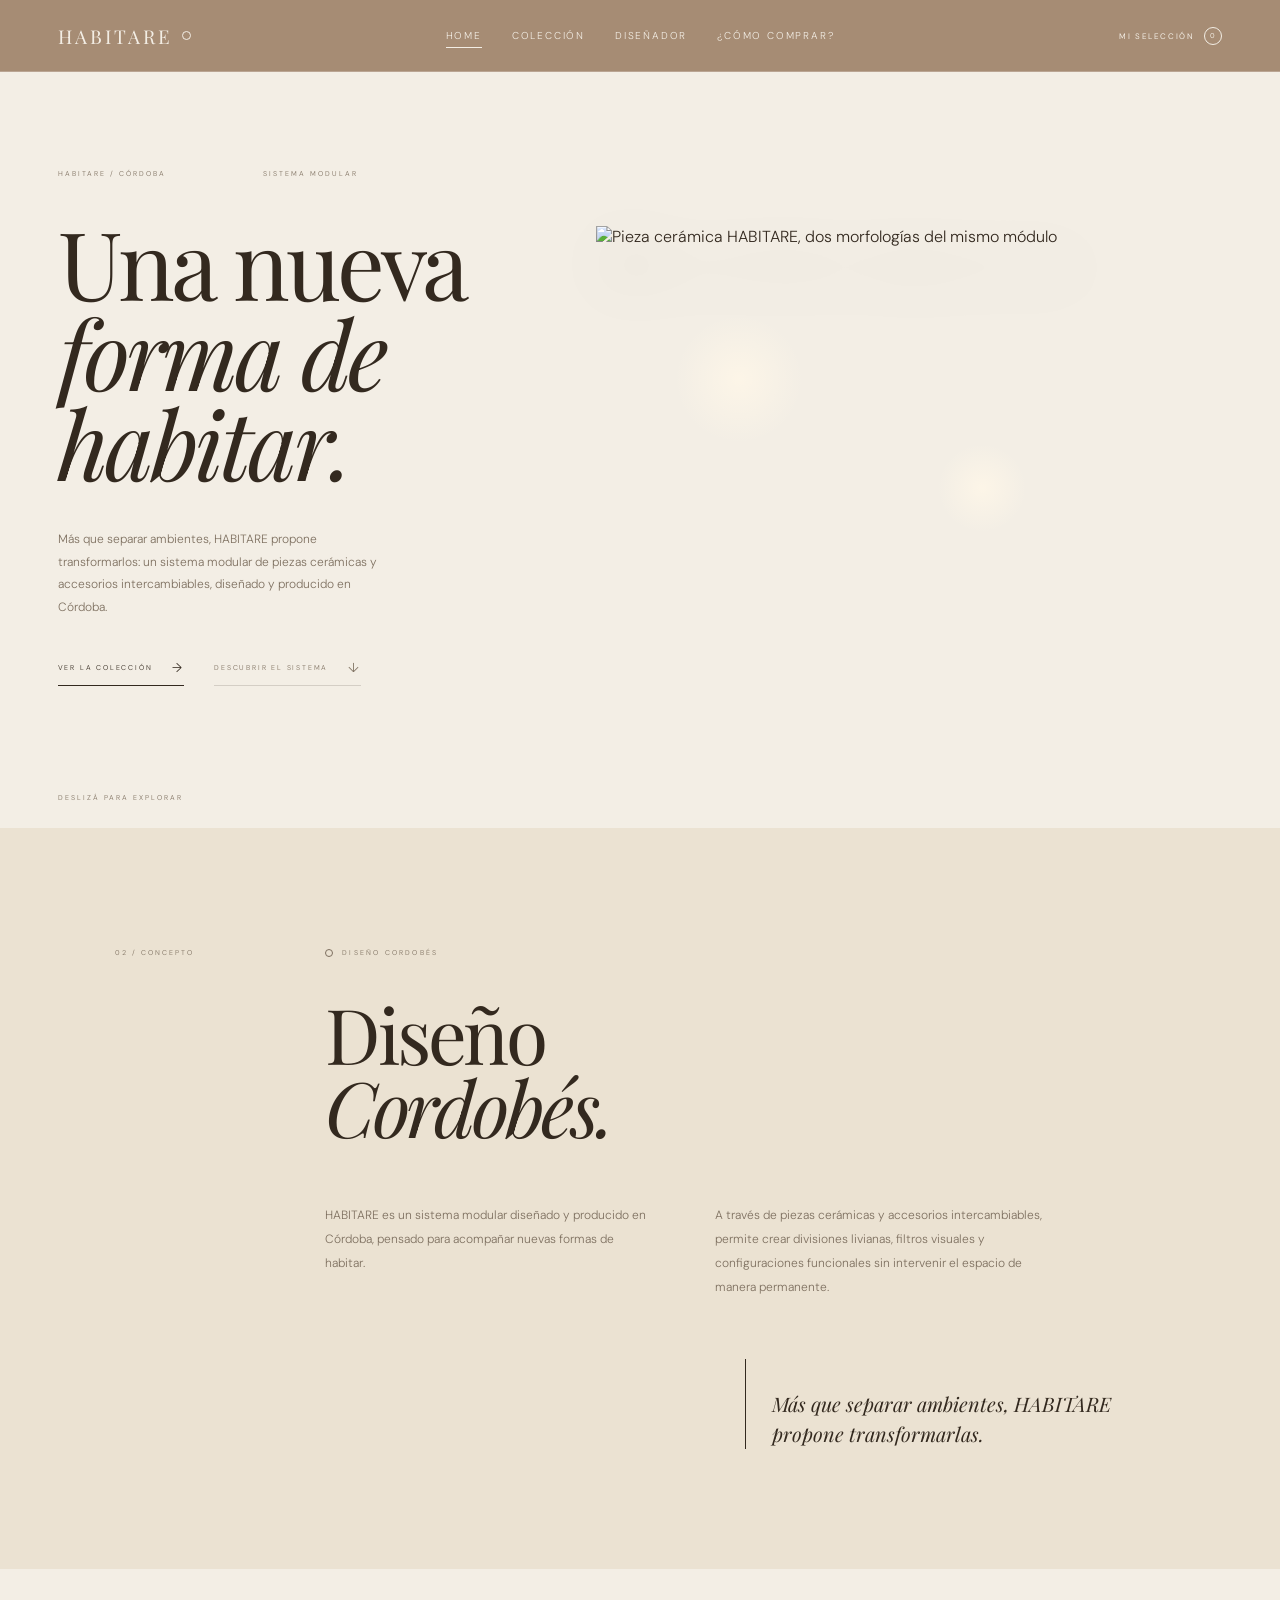
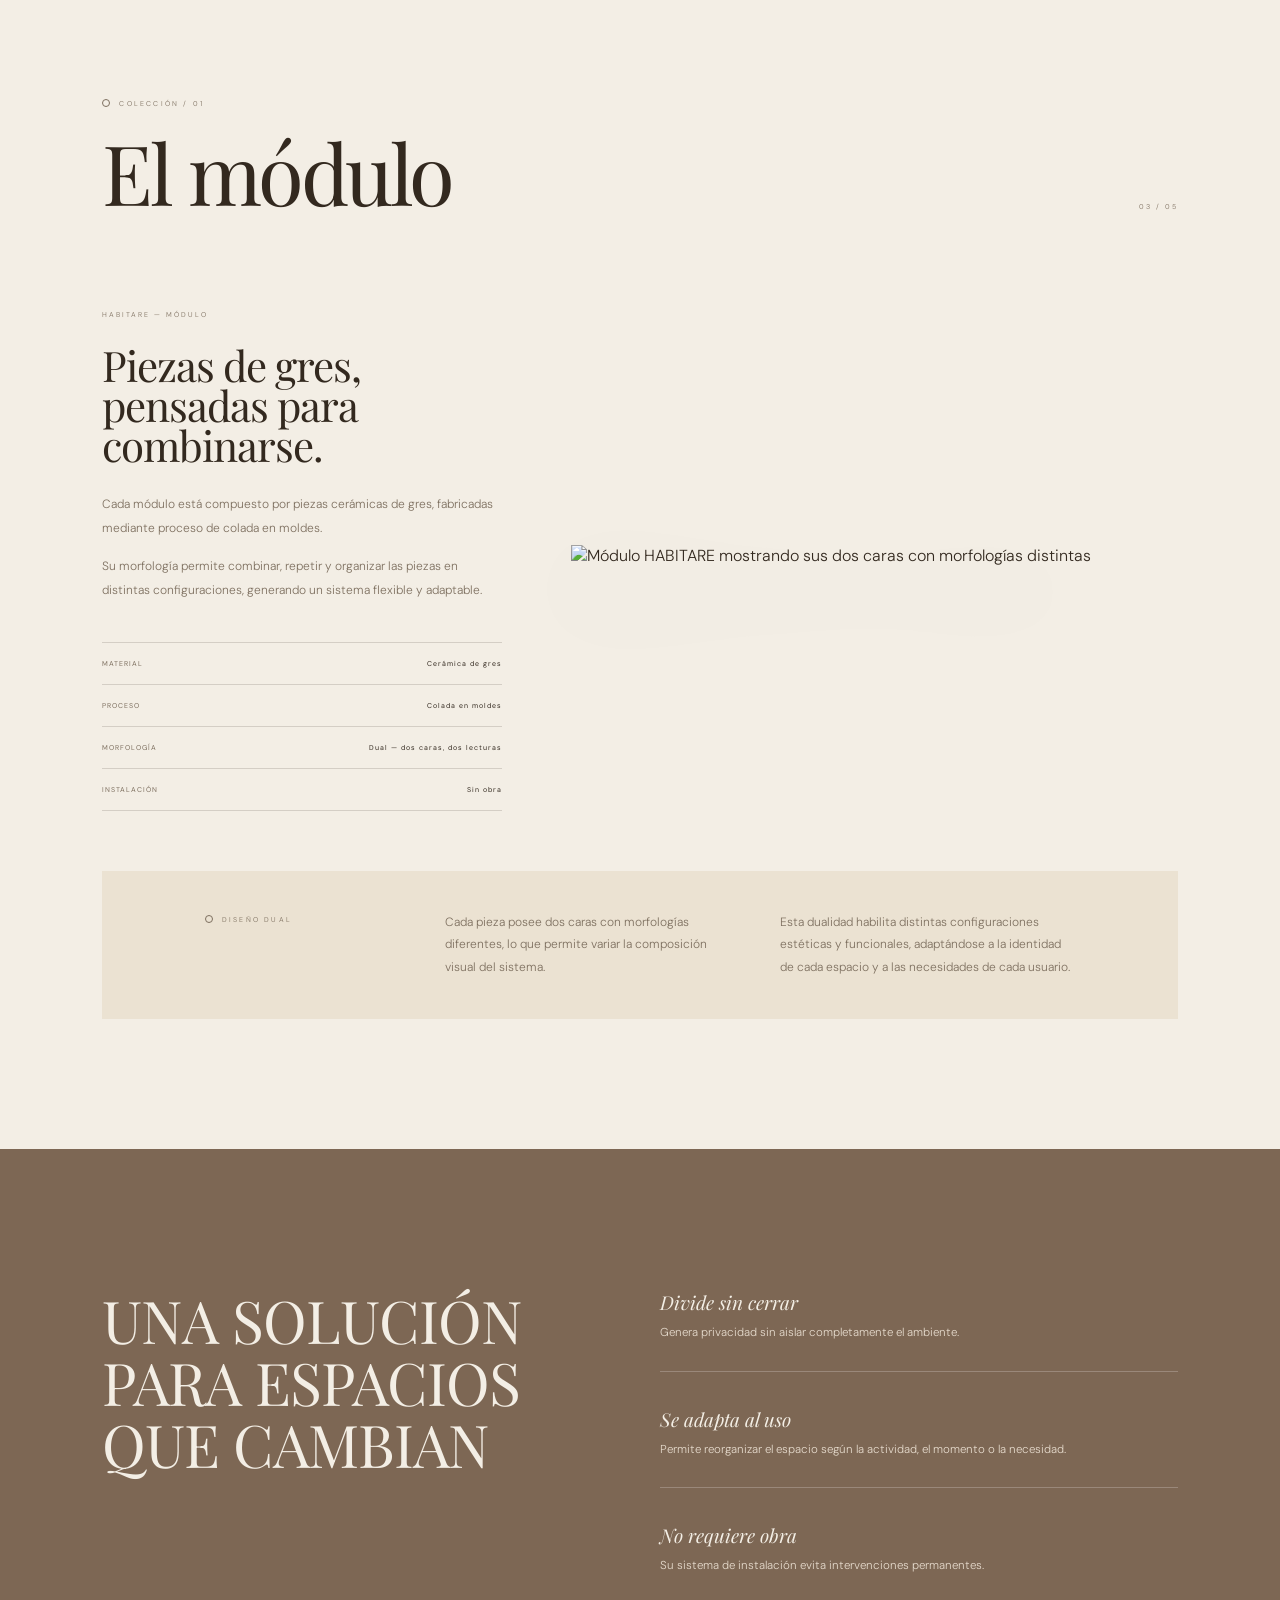
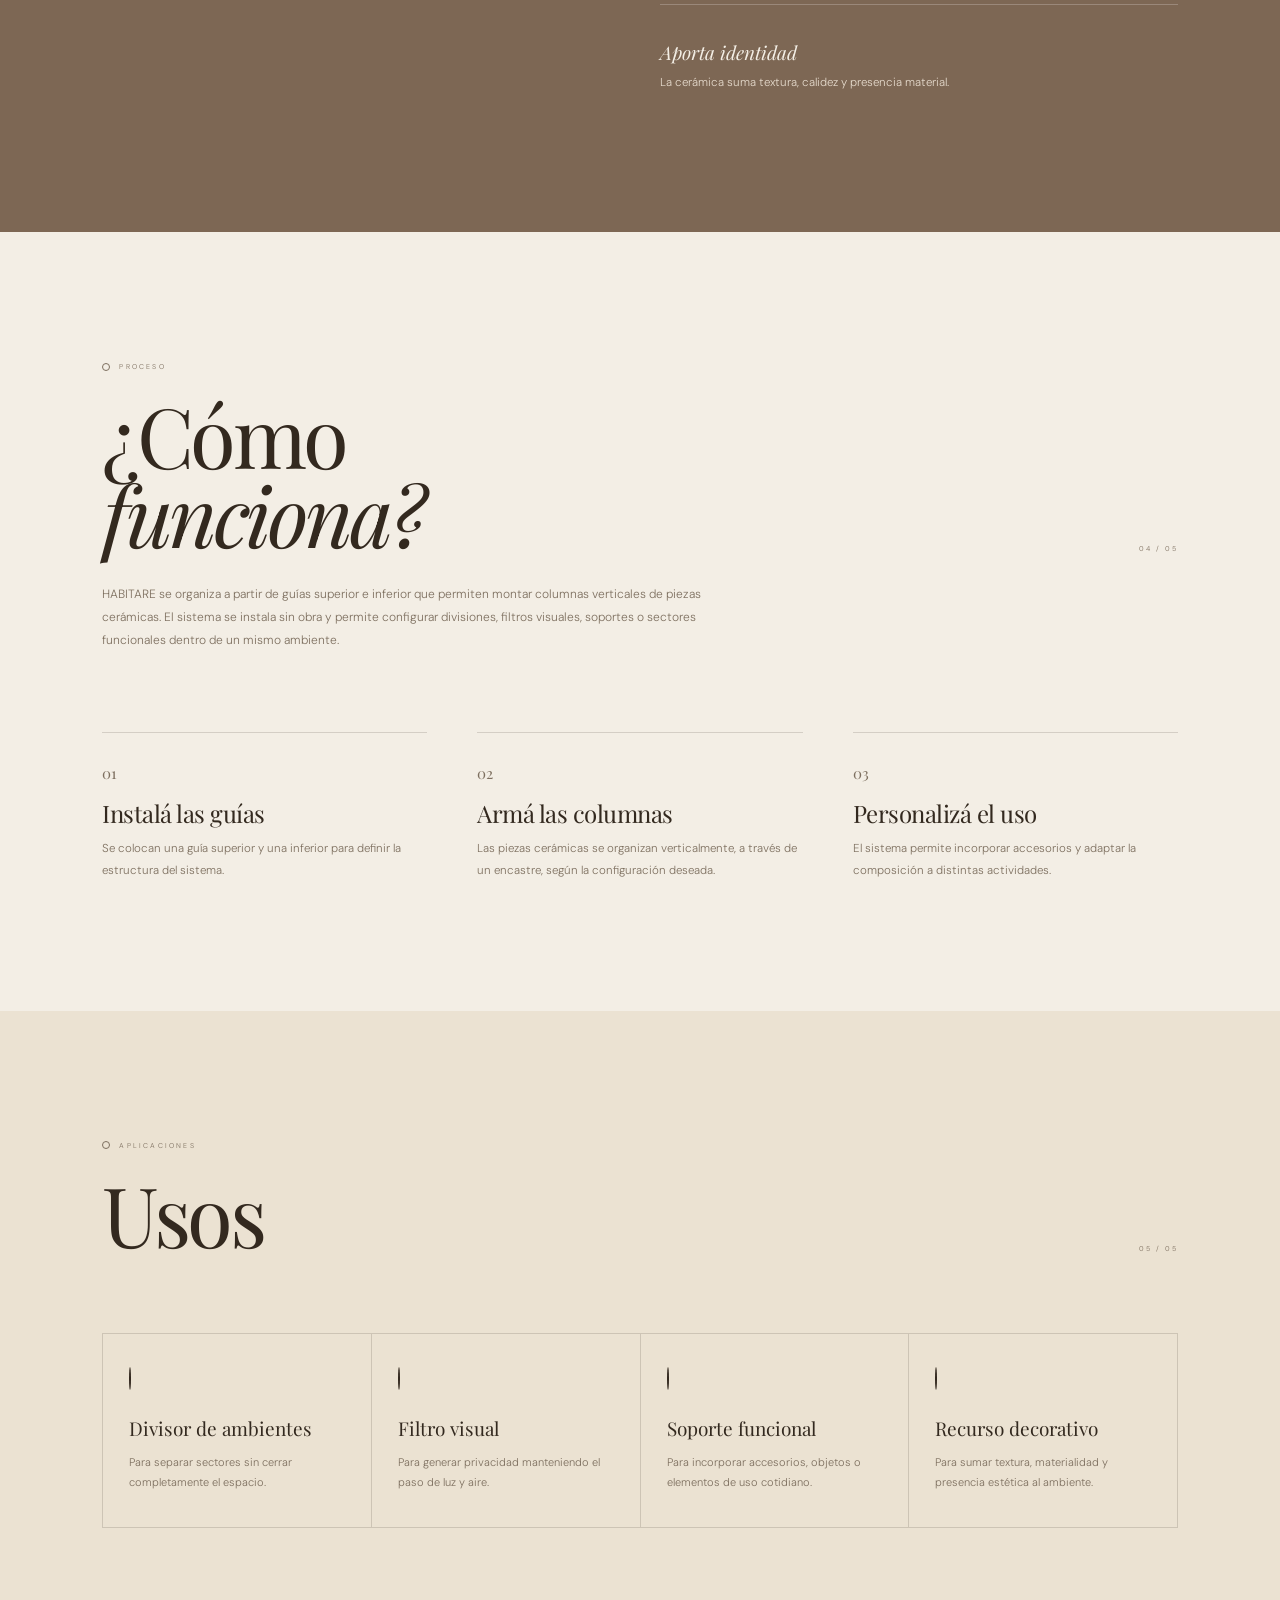
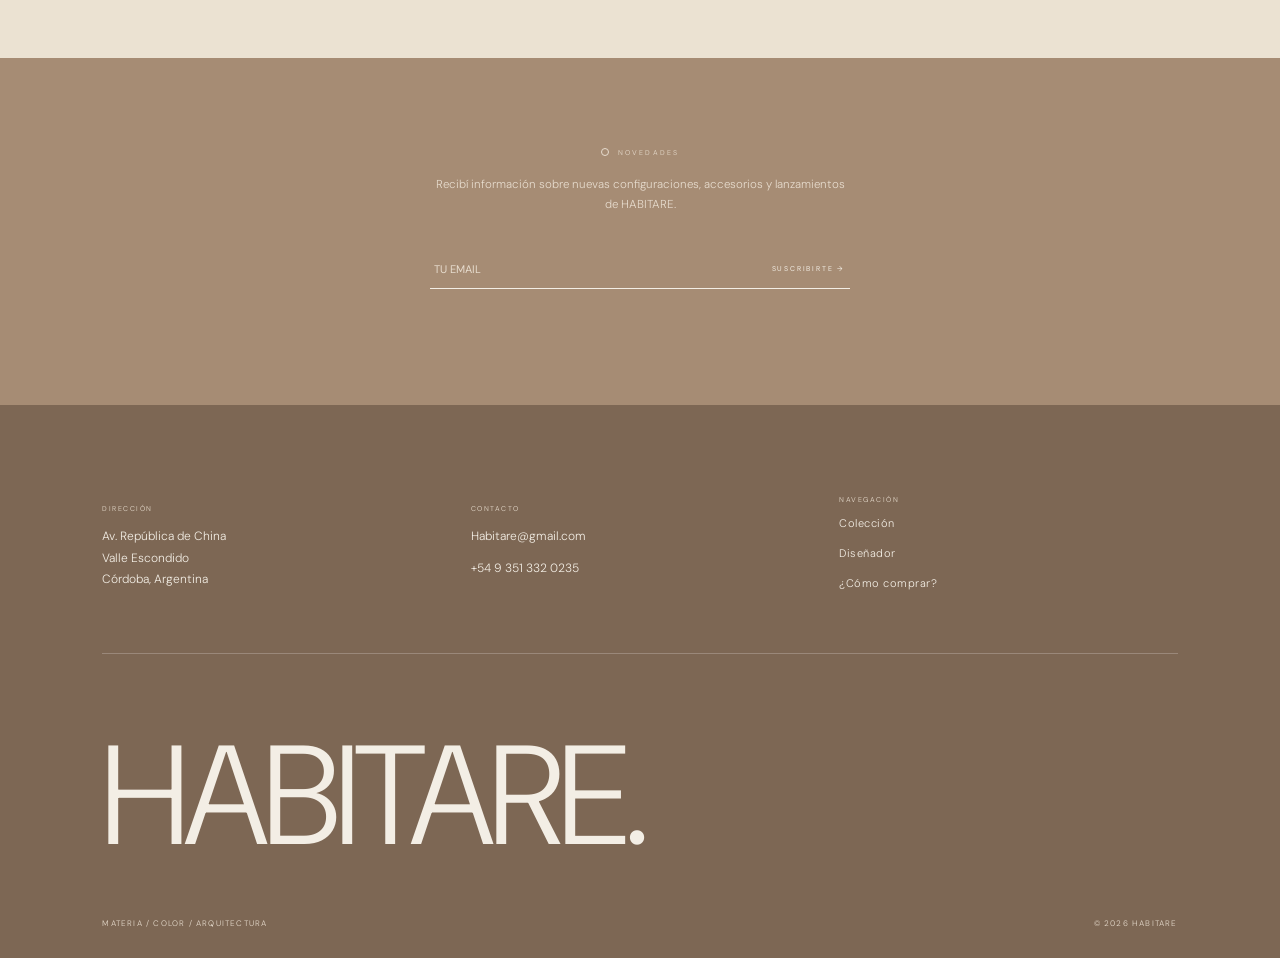
==== index.html @ 2f74a510 "Publicar sitio HABITARE" ====
<!DOCTYPE html>
<html lang="es">

<head>
    <meta charset="UTF-8">
    <meta name="viewport" content="width=device-width, initial-scale=1.0">
    <meta name="description" content="HABITARE es un sistema modular de piezas cerámicas diseñado y producido en Córdoba, para dividir y transformar espacios sin obra.">

    <title>HABITARE — Sistema modular cerámico</title>

    <link rel="preconnect" href="https://fonts.googleapis.com">
    <link rel="preconnect" href="https://fonts.gstatic.com" crossorigin>
    <link href="https://fonts.googleapis.com/css2?family=DM+Sans:wght@300;400;500&family=Playfair+Display:ital,wght@0,400;1,400&display=swap" rel="stylesheet">

    <link rel="stylesheet" href="style.css">
</head>

<body>

<header class="header">

    <a href="index.html" class="logo">
        <span class="logo-word">HABITARE</span>
        <span class="logo-ring"></span>
    </a>

    <nav>
        <a href="index.html" aria-current="page">Home</a>
        <a href="coleccion.html">Colección</a>
        <a href="disenador.html">Diseñador</a>
        <a href="como-comprar.html">¿Cómo comprar?</a>
    </nav>

    <div class="header-right">
        <button class="open-selection">
            Mi selección
            <span class="selection-number">0</span>
        </button>
        <button class="menu-toggle" aria-label="Abrir menú"><span></span></button>
    </div>

</header>

<nav class="mobile-nav">
    <a href="index.html">Home</a>
    <a href="coleccion.html">Colección</a>
    <a href="disenador.html">Diseñador</a>
    <a href="como-comprar.html">¿Cómo comprar?</a>
</nav>

<!-- SELECCIÓN -->
<div class="selection-backdrop"></div>

<aside class="selection-panel">
    <div class="selection-top">
        <div>
            <small>HABITARE</small>
            <h2>Mi selección</h2>
        </div>
        <button class="close-selection" aria-label="Cerrar">×</button>
    </div>

    <div class="selection-content"></div>

    <div class="selection-empty">
        <h3>Todavía no armaste tu selección</h3>
        <p>Recorré la colección y sumá las piezas que más te gusten para pedir tu cotización.</p>
    </div>

    <div class="selection-bottom">
        <div class="selection-count-line"></div>
        <p>Con tu selección armada, coordinamos cantidades, configuración y tiempos de producción a medida.</p>
        <a class="quote-btn whatsapp" target="_blank" rel="noopener">SOLICITAR POR WHATSAPP →</a>
        <a class="quote-btn email">ENVIAR POR EMAIL →</a>
    </div>
</aside>


<main>

<!-- HERO -->
<section class="hero" id="inicio">

    <div class="hero-copy">

        <div class="hero-meta">
            <span>HABITARE / CÓRDOBA</span>
            <span>SISTEMA MODULAR</span>
        </div>

        <h1>
            Una nueva<br>
            <i>forma de habitar.</i>
        </h1>

        <p>
            Más que separar ambientes, HABITARE propone transformarlos:
            un sistema modular de piezas cerámicas y accesorios intercambiables,
            diseñado y producido en Córdoba.
        </p>

        <div class="hero-ctas">
            <a href="coleccion.html" class="btn-line">
                VER LA COLECCIÓN
                <span>→</span>
            </a>
            <a href="#concepto" class="btn-line quiet">
                DESCUBRIR EL SISTEMA
                <span>↓</span>
            </a>
        </div>

    </div>

    <div class="hero-visual">
        <div class="hero-glow hero-glow-1"></div>
        <div class="hero-glow hero-glow-2"></div>
        <div class="hero-object">
            <img src="assets/images/pieza-dual-natural.webp" alt="Pieza cerámica HABITARE, dos morfologías del mismo módulo" width="1037" height="404">
        </div>
    </div>

    <span class="hero-bottom">DESLIZÁ PARA EXPLORAR</span>

</section>


<!-- CONCEPTO -->
<section class="manifesto" id="concepto">

    <div class="side-label">02 / CONCEPTO</div>

    <div class="manifesto-inner">

        <span class="overline">DISEÑO CORDOBÉS</span>

        <h2>
            Diseño<br>
            <i>Cordobés.</i>
        </h2>

        <div class="manifesto-text">
            <p>
                HABITARE es un sistema modular diseñado y producido en Córdoba,
                pensado para acompañar nuevas formas de habitar.
            </p>
            <p>
                A través de piezas cerámicas y accesorios intercambiables, permite
                crear divisiones livianas, filtros visuales y configuraciones
                funcionales sin intervenir el espacio de manera permanente.
            </p>
        </div>

        <div class="pull-quote">
            <p>Más que separar ambientes, HABITARE propone transformarlas.</p>
        </div>

    </div>

</section>


<!-- MÓDULO -->
<section class="product" id="modulo">

    <div class="section-heading">
        <div>
            <span class="overline">COLECCIÓN / 01</span>
            <h2>El módulo</h2>
        </div>
        <span class="section-index">03 / 05</span>
    </div>

    <div class="product-grid">

        <div class="product-details">

            <span class="product-code">HABITARE — MÓDULO</span>

            <h3>Piezas de gres, pensadas para combinarse.</h3>

            <p>
                Cada módulo está compuesto por piezas cerámicas de gres, fabricadas
                mediante proceso de colada en moldes.
            </p>
            <p>
                Su morfología permite combinar, repetir y organizar las piezas en
                distintas configuraciones, generando un sistema flexible y adaptable.
            </p>

            <div class="specifications">
                <div><span>MATERIAL</span><strong>Cerámica de gres</strong></div>
                <div><span>PROCESO</span><strong>Colada en moldes</strong></div>
                <div><span>MORFOLOGÍA</span><strong>Dual — dos caras, dos lecturas</strong></div>
                <div><span>INSTALACIÓN</span><strong>Sin obra</strong></div>
            </div>

        </div>

        <div class="product-display">
            <img src="assets/images/pieza-dual-natural.webp" alt="Módulo HABITARE mostrando sus dos caras con morfologías distintas" loading="lazy">
        </div>

    </div>

    <div class="dual-box">
        <span class="overline">DISEÑO DUAL</span>
        <div class="dual-box-text">
            <p>
                Cada pieza posee dos caras con morfologías diferentes, lo que
                permite variar la composición visual del sistema.
            </p>
            <p>
                Esta dualidad habilita distintas configuraciones estéticas y
                funcionales, adaptándose a la identidad de cada espacio y a las
                necesidades de cada usuario.
            </p>
        </div>
    </div>

</section>


<!-- STATEMENT -->
<section class="statement">

    <h2>Una solución<br>para espacios<br>que cambian</h2>

    <div class="statement-list">

        <div class="statement-item">
            <h4>Divide sin cerrar</h4>
            <p>Genera privacidad sin aislar completamente el ambiente.</p>
        </div>

        <div class="statement-item">
            <h4>Se adapta al uso</h4>
            <p>Permite reorganizar el espacio según la actividad, el momento o la necesidad.</p>
        </div>

        <div class="statement-item">
            <h4>No requiere obra</h4>
            <p>Su sistema de instalación evita intervenciones permanentes.</p>
        </div>

        <div class="statement-item">
            <h4>Aporta identidad</h4>
            <p>La cerámica suma textura, calidez y presencia material.</p>
        </div>

    </div>

</section>


<!-- CÓMO FUNCIONA -->
<section class="proceso" id="como-funciona">

    <div class="section-heading">
        <div>
            <span class="overline">PROCESO</span>
            <h2>¿Cómo<br><i>funciona?</i></h2>
        </div>
        <span class="section-index">04 / 05</span>
    </div>

    <p class="proceso-intro">
        HABITARE se organiza a partir de guías superior e inferior que permiten
        montar columnas verticales de piezas cerámicas. El sistema se instala sin
        obra y permite configurar divisiones, filtros visuales, soportes o
        sectores funcionales dentro de un mismo ambiente.
    </p>

    <div class="steps">

        <div class="step">
            <span class="step-number">01</span>
            <h3>Instalá las guías</h3>
            <p>Se colocan una guía superior y una inferior para definir la estructura del sistema.</p>
        </div>

        <div class="step">
            <span class="step-number">02</span>
            <h3>Armá las columnas</h3>
            <p>Las piezas cerámicas se organizan verticalmente, a través de un encastre, según la configuración deseada.</p>
        </div>

        <div class="step">
            <span class="step-number">03</span>
            <h3>Personalizá el uso</h3>
            <p>El sistema permite incorporar accesorios y adaptar la composición a distintas actividades.</p>
        </div>

    </div>

</section>


<!-- USOS -->
<section class="usos" id="usos">

    <div class="section-heading">
        <div>
            <span class="overline">APLICACIONES</span>
            <h2>Usos</h2>
        </div>
        <span class="section-index">05 / 05</span>
    </div>

    <div class="usos-grid">

        <div class="uso-card">
            <span class="ring"></span>
            <h4>Divisor de ambientes</h4>
            <p>Para separar sectores sin cerrar completamente el espacio.</p>
        </div>

        <div class="uso-card">
            <span class="ring"></span>
            <h4>Filtro visual</h4>
            <p>Para generar privacidad manteniendo el paso de luz y aire.</p>
        </div>

        <div class="uso-card">
            <span class="ring"></span>
            <h4>Soporte funcional</h4>
            <p>Para incorporar accesorios, objetos o elementos de uso cotidiano.</p>
        </div>

        <div class="uso-card">
            <span class="ring"></span>
            <h4>Recurso decorativo</h4>
            <p>Para sumar textura, materialidad y presencia estética al ambiente.</p>
        </div>

    </div>

</section>


<!-- NEWSLETTER -->
<section class="newsletter">

    <span class="overline on-taupe">NOVEDADES</span>

    <p>Recibí información sobre nuevas configuraciones, accesorios y lanzamientos de HABITARE.</p>

    <form class="newsletter-form">
        <input type="email" placeholder="TU EMAIL" required>
        <button type="submit">SUSCRIBIRTE →</button>
    </form>

    <span class="newsletter-note"></span>

</section>

</main>


<!-- FOOTER -->
<footer class="site-footer">

    <div class="footer-top">

        <div class="footer-col">
            <span>DIRECCIÓN</span>
            <p>Av. República de China<br>Valle Escondido<br>Córdoba, Argentina</p>
        </div>

        <div class="footer-col">
            <span>CONTACTO</span>
            <a href="mailto:Habitare@gmail.com">Habitare@gmail.com</a>
            <a href="https://wa.me/5493513320235" target="_blank" rel="noopener">+54 9 351 332 0235</a>
        </div>

        <div class="footer-col footer-nav">
            <span>NAVEGACIÓN</span>
            <a href="coleccion.html">Colección</a>
            <a href="disenador.html">Diseñador</a>
            <a href="como-comprar.html">¿Cómo comprar?</a>
        </div>

    </div>

    <div class="footer-word">HABITARE.</div>

    <div class="footer-bottom">
        <span>MATERIA / COLOR / ARQUITECTURA</span>
        <span>© 2026 HABITARE</span>
    </div>

</footer>

<script src="script.js"></script>

</body>
</html>
---- style.css ----
* {
    margin: 0;
    padding: 0;
    box-sizing: border-box;
}

:root {

    /* ===== PALETA HABITARE ===== */
    --cream: #f3eee5;
    --cream-soft: #ebe2d2;

    --taupe: #a68c74;
    --taupe-deep: #7d6754;
    --taupe-pale: #d8c9b7;

    --ink: #33291f;
    --muted: #7d6f5f;
    --muted-on-taupe: #e7dcce;

    --line: rgba(51, 41, 31, .16);
    --line-on-taupe: rgba(255, 255, 255, .22);

    /* líneas de producto */
    --l-aqua: #9caea3;
    --l-ceniza: #47433d;
    --l-mostaza: #b6934f;
    --l-gres: #ab8b6c;
    --l-hueso: #e9e1d2;
    --l-terra: #5b4a37;
}

html {
    scroll-behavior: smooth;
}

@media (prefers-reduced-motion: reduce) {
    html {
        scroll-behavior: auto;
    }
    * {
        animation-duration: .01ms !important;
        animation-iteration-count: 1 !important;
        transition-duration: .01ms !important;
    }
}

body {
    background: var(--cream);
    color: var(--ink);
    font-family: "DM Sans", sans-serif;
    font-weight: 300;
    overflow-x: hidden;
}

a {
    color: inherit;
    text-decoration: none;
}

button {
    font-family: inherit;
    color: inherit;
    cursor: pointer;
}

img {
    max-width: 100%;
    display: block;
}

:focus-visible {
    outline: 2px solid var(--ink);
    outline-offset: 3px;
}

.overline {
    display: flex;
    align-items: center;
    gap: 9px;
    font-size: 7px;
    letter-spacing: 2.2px;
    color: var(--muted);
}

.overline::before {
    content: "";
    width: 6px;
    height: 6px;
    border-radius: 50%;
    border: 1px solid currentColor;
    flex-shrink: 0;
}

.overline.on-taupe {
    color: var(--muted-on-taupe);
}

h1, h2, h3 {
    font-family: "Playfair Display", serif;
    font-weight: 400;
    line-height: .95;
}

h2 {
    letter-spacing: -3.5px;
}

h1 i, h2 i, h3 i {
    font-style: italic;
}

.section-index {
    font-size: 7px;
    letter-spacing: 2px;
    color: var(--muted);
}

.section-heading {
    display: flex;
    align-items: end;
    justify-content: space-between;
    gap: 20px;
}

.section-heading h2 {
    margin-top: 24px;
    font-size: clamp(52px, 6.5vw, 92px);
}

/* =====================================
   HEADER
===================================== */

.header {
    position: fixed;
    z-index: 500;
    top: 0;
    left: 0;
    width: 100%;
    height: 72px;
    padding: 0 4.5vw;
    display: grid;
    grid-template-columns: 1fr auto 1fr;
    align-items: center;
    background: var(--taupe);
    color: var(--cream);
    border-bottom: 1px solid var(--line-on-taupe);
}

.logo {
    display: flex;
    align-items: center;
    gap: 9px;
    width: fit-content;
    justify-self: start;
}

.logo-word {
    font-family: "Playfair Display", serif;
    font-size: 19px;
    letter-spacing: 3px;
}

.logo-ring {
    width: 9px;
    height: 9px;
    border-radius: 50%;
    border: 1px solid var(--cream);
}

.header nav {
    display: flex;
    gap: 30px;
    justify-self: center;
}

.header nav a {
    position: relative;
    font-size: 10px;
    letter-spacing: 1.8px;
    text-transform: uppercase;
}

.header nav a::after {
    content: "";
    position: absolute;
    bottom: -6px;
    left: 0;
    width: 0;
    height: 1px;
    background: var(--cream);
    transition: width .3s ease;
}

.header nav a:hover::after,
.header nav a[aria-current="page"]::after {
    width: 100%;
}

.header-right {
    justify-self: end;
    display: flex;
    align-items: center;
    gap: 16px;
}

.open-selection {
    border: 0;
    background: transparent;
    display: flex;
    align-items: center;
    gap: 10px;
    font-size: 8px;
    letter-spacing: 1.6px;
    text-transform: uppercase;
}

.selection-number {
    width: 18px;
    height: 18px;
    display: grid;
    place-items: center;
    border: 1px solid var(--cream);
    border-radius: 50%;
    font-size: 7px;
}

.menu-toggle {
    display: none;
    border: 0;
    background: transparent;
    width: 22px;
    height: 15px;
    position: relative;
}

.menu-toggle span,
.menu-toggle span::before,
.menu-toggle span::after {
    content: "";
    position: absolute;
    left: 0;
    width: 100%;
    height: 1px;
    background: var(--cream);
    transition: transform .3s ease, opacity .3s ease;
}

.menu-toggle span {
    top: 7px;
}

.menu-toggle span::before {
    top: -6px;
}

.menu-toggle span::after {
    top: 6px;
}

body.menu-open .menu-toggle span {
    background: transparent;
}

body.menu-open .menu-toggle span::before {
    transform: translateY(6px) rotate(45deg);
}

body.menu-open .menu-toggle span::after {
    transform: translateY(-6px) rotate(-45deg);
}

/* =====================================
   MOBILE NAV
===================================== */

.mobile-nav {
    position: fixed;
    z-index: 400;
    top: 72px;
    left: 0;
    width: 100%;
    max-height: 0;
    overflow: hidden;
    background: var(--taupe);
    transition: max-height .4s ease;
}

body.menu-open .mobile-nav {
    max-height: 340px;
}

.mobile-nav a {
    display: block;
    padding: 16px 6vw;
    border-top: 1px solid var(--line-on-taupe);
    font-size: 12px;
    letter-spacing: 1.5px;
    text-transform: uppercase;
    color: var(--cream);
}

/* =====================================
   HERO
===================================== */

.hero {
    min-height: 92vh;
    padding: 72px 4.5vw 45px;
    display: grid;
    grid-template-columns: 44% 56%;
    align-items: center;
    position: relative;
}

.hero-copy {
    max-width: 540px;
}

.hero-meta {
    width: 300px;
    display: flex;
    justify-content: space-between;
    font-size: 7px;
    letter-spacing: 2px;
    color: var(--muted);
}

.hero h1 {
    margin-top: 40px;
    font-size: clamp(56px, 7.4vw, 108px);
    letter-spacing: -4px;
}

.hero-copy > p {
    width: 340px;
    max-width: 100%;
    margin-top: 40px;
    font-size: 12px;
    line-height: 1.9;
    color: var(--muted);
}

.hero-ctas {
    display: flex;
    flex-wrap: wrap;
    gap: 30px;
    margin-top: 40px;
}

.btn-line {
    display: inline-flex;
    align-items: center;
    gap: 20px;
    padding-bottom: 9px;
    border-bottom: 1px solid var(--ink);
    font-size: 7px;
    letter-spacing: 1.8px;
    text-transform: uppercase;
}

.btn-line span {
    font-size: 13px;
}

.btn-line.quiet {
    border-bottom-color: var(--line);
    color: var(--muted);
}

.hero-visual {
    display: flex;
    align-items: center;
    justify-content: center;
    position: relative;
}

.hero-object {
    width: min(640px, 92%);
    position: relative;
    animation: heroFloat 8s ease-in-out infinite;
}

.hero-object img {
    width: 100%;
    filter: drop-shadow(20px 30px 30px rgba(35, 28, 20, .18));
}

.hero-glow {
    position: absolute;
    width: 130px;
    height: 130px;
    border-radius: 50%;
    background: radial-gradient(circle, rgba(255, 247, 232, .8) 0%, rgba(255, 247, 232, 0) 70%);
    animation: glowPulse 4s ease-in-out infinite;
    pointer-events: none;
}

.hero-glow-1 {
    top: 22%;
    left: 16%;
}

.hero-glow-2 {
    bottom: 24%;
    right: 30%;
    width: 90px;
    height: 90px;
    animation-delay: 1.4s;
}

@keyframes heroFloat {
    0%, 100% { transform: translateY(0); }
    50% { transform: translateY(-10px); }
}

@keyframes glowPulse {
    0%, 100% { opacity: .35; transform: scale(1); }
    50% { opacity: .8; transform: scale(1.15); }
}

.hero-bottom {
    position: absolute;
    left: 4.5vw;
    bottom: 26px;
    font-size: 7px;
    letter-spacing: 2px;
    color: var(--muted);
}

/* =====================================
   PAGE HERO (páginas internas)
===================================== */

.page-hero {
    min-height: 46vh;
    padding: 150px 4.5vw 60px;
    display: flex;
    flex-direction: column;
    justify-content: center;
}

.page-hero h1 {
    margin-top: 20px;
    font-size: clamp(48px, 7vw, 92px);
    letter-spacing: -3px;
}

.page-hero p {
    margin-top: 26px;
    max-width: 480px;
    font-size: 12px;
    line-height: 1.9;
    color: var(--muted);
}

/* =====================================
   CONCEPTO / MANIFIESTO
===================================== */

.manifesto {
    padding: 120px 9vw;
    display: grid;
    grid-template-columns: 150px 1fr;
    gap: 60px;
    background: var(--cream-soft);
}

.side-label {
    font-size: 7px;
    letter-spacing: 2px;
    color: var(--muted);
}

.manifesto-inner {
    max-width: 1040px;
}

.manifesto h2 {
    margin-top: 40px;
    font-size: clamp(46px, 6vw, 82px);
}

.manifesto-text {
    max-width: 720px;
    margin-top: 60px;
    display: grid;
    grid-template-columns: 1fr 1fr;
    gap: 60px;
}

.manifesto-text p {
    font-size: 12px;
    line-height: 2;
    color: var(--muted);
}

.pull-quote {
    max-width: 420px;
    margin-top: 60px;
    margin-left: auto;
    padding: 30px 0 0 26px;
    border-left: 1px solid var(--ink);
}

.pull-quote p {
    font-family: "Playfair Display", serif;
    font-style: italic;
    font-size: 20px;
    line-height: 1.5;
}

/* =====================================
   PRODUCTO / MODULO
===================================== */

.product {
    padding: 130px 8vw;
}

.product-grid {
    margin-top: 90px;
    display: grid;
    grid-template-columns: 38% 62%;
    align-items: center;
    gap: 40px;
}

.product-details {
    max-width: 400px;
}

.product-code {
    font-size: 7px;
    letter-spacing: 2px;
    color: var(--muted);
}

.product-details h3 {
    margin-top: 24px;
    font-size: 42px;
    letter-spacing: -1px;
}

.product-details > p {
    margin-top: 26px;
    font-size: 12px;
    line-height: 2;
    color: var(--muted);
}

.product-details > p + p {
    margin-top: 14px;
}

.specifications {
    margin-top: 40px;
    border-top: 1px solid var(--line);
}

.specifications div {
    min-height: 42px;
    display: flex;
    align-items: center;
    justify-content: space-between;
    gap: 20px;
    border-bottom: 1px solid var(--line);
}

.specifications span,
.specifications strong {
    font-size: 7px;
    letter-spacing: 1px;
    font-weight: 400;
}

.specifications span {
    color: var(--muted);
    flex-shrink: 0;
}

.specifications strong {
    text-align: right;
}

.product-display {
    display: flex;
    align-items: center;
    justify-content: center;
    position: relative;
    padding: 20px;
}

.product-display img {
    width: min(640px, 100%);
    filter: drop-shadow(0 35px 60px rgba(35, 28, 20, .16));
}

.dual-box {
    margin-top: 60px;
    padding: 40px 8vw;
    background: var(--cream-soft);
    display: grid;
    grid-template-columns: 200px 1fr;
    gap: 40px;
    align-items: start;
}

.dual-box .overline {
    margin-top: 4px;
}

.dual-box-text {
    display: grid;
    grid-template-columns: 1fr 1fr;
    gap: 40px;
}

.dual-box-text p {
    font-size: 12px;
    line-height: 1.9;
    color: var(--muted);
}

/* =====================================
   STATEMENT BAND
===================================== */

.statement {
    padding: 140px 8vw;
    background: var(--taupe-deep);
    color: var(--cream);
    display: grid;
    grid-template-columns: 1fr 1fr;
    gap: 40px;
}

.statement h2 {
    font-size: clamp(38px, 4.6vw, 60px);
    line-height: 1.05;
    letter-spacing: -1px;
    text-transform: uppercase;
}

.statement-list {
    align-self: center;
    display: flex;
    flex-direction: column;
    gap: 34px;
}

.statement-item {
    padding-bottom: 28px;
    border-bottom: 1px solid var(--line-on-taupe);
}

.statement-item:last-child {
    border-bottom: 0;
    padding-bottom: 0;
}

.statement-item h4 {
    font-family: "Playfair Display", serif;
    font-weight: 400;
    font-style: italic;
    font-size: 19px;
}

.statement-item p {
    margin-top: 8px;
    font-size: 11.5px;
    line-height: 1.7;
    color: var(--muted-on-taupe);
}

/* =====================================
   PROCESO (Cómo funciona / Cómo comprar)
===================================== */

.proceso {
    padding: 130px 8vw;
}

.proceso-intro {
    max-width: 620px;
    margin-top: 30px;
    font-size: 12px;
    line-height: 1.9;
    color: var(--muted);
}

.steps {
    margin-top: 80px;
    display: grid;
    grid-template-columns: repeat(3, 1fr);
    gap: 50px;
}

.step {
    position: relative;
    padding-top: 30px;
    border-top: 1px solid var(--line);
}

.step-number {
    font-family: "Playfair Display", serif;
    font-size: 15px;
    color: var(--muted);
}

.step h3 {
    margin-top: 18px;
    font-size: 24px;
    letter-spacing: -.5px;
}

.step p {
    margin-top: 14px;
    font-size: 11.5px;
    line-height: 1.85;
    color: var(--muted);
}

/* =====================================
   USOS
===================================== */

.usos {
    padding: 130px 8vw;
    background: var(--cream-soft);
}

.usos-grid {
    margin-top: 80px;
    display: grid;
    grid-template-columns: repeat(4, 1fr);
    border-top: 1px solid var(--line);
    border-left: 1px solid var(--line);
}

.uso-card {
    padding: 34px 26px;
    border-right: 1px solid var(--line);
    border-bottom: 1px solid var(--line);
}

.uso-card .ring {
    width: 16px;
    height: 16px;
    border-radius: 50%;
    border: 1px solid var(--ink);
}

.uso-card h4 {
    margin-top: 26px;
    font-family: "Playfair Display", serif;
    font-weight: 400;
    font-size: 19px;
}

.uso-card p {
    margin-top: 12px;
    font-size: 11px;
    line-height: 1.8;
    color: var(--muted);
}

/* =====================================
   NEWSLETTER
===================================== */

.newsletter {
    padding: 90px 8vw;
    background: var(--taupe);
    color: var(--cream);
    display: flex;
    flex-direction: column;
    align-items: center;
    text-align: center;
}

.newsletter p {
    margin-top: 18px;
    max-width: 420px;
    font-size: 11.5px;
    line-height: 1.8;
    color: var(--muted-on-taupe);
}

.newsletter-form {
    margin-top: 34px;
    display: flex;
    width: min(420px, 100%);
    border-bottom: 1px solid var(--cream);
}

.newsletter-form input {
    flex: 1;
    background: transparent;
    border: 0;
    padding: 12px 4px;
    color: var(--cream);
    font-size: 11px;
    font-family: inherit;
}

.newsletter-form input::placeholder {
    color: var(--muted-on-taupe);
}

.newsletter-form button {
    border: 0;
    background: transparent;
    padding: 0 6px;
    font-size: 7px;
    letter-spacing: 1.8px;
    color: var(--cream);
    white-space: nowrap;
}

.newsletter-note {
    margin-top: 14px;
    font-size: 9.5px;
    letter-spacing: .3px;
    color: var(--muted-on-taupe);
    min-height: 12px;
}

/* =====================================
   CONTACTO (Diseñador / Cómo comprar)
===================================== */

.contact-block {
    padding: 100px 8vw 130px;
    display: grid;
    grid-template-columns: 1fr 1fr;
    gap: 40px;
}

.contact-block h2 {
    font-size: clamp(36px, 4.4vw, 54px);
}

.contact-methods {
    display: flex;
    flex-direction: column;
    gap: 20px;
    align-self: end;
}

.contact-method {
    display: flex;
    justify-content: space-between;
    align-items: baseline;
    padding-bottom: 16px;
    border-bottom: 1px solid var(--line);
    font-size: 12px;
}

.contact-method span:first-child {
    font-size: 7px;
    letter-spacing: 1.5px;
    color: var(--muted);
}

.contact-method a {
    border-bottom: 1px solid transparent;
    transition: border-color .3s;
}

.contact-method a:hover {
    border-bottom-color: var(--ink);
}

/* =====================================
   PLACEHOLDER (Diseñador)
===================================== */

.placeholder-note {
    margin: 0 8vw 60px;
    padding: 18px 22px;
    border: 1px dashed var(--line);
    font-size: 10.5px;
    line-height: 1.8;
    color: var(--muted);
    max-width: 700px;
}

.bio-grid {
    padding: 0 8vw 130px;
    display: grid;
    grid-template-columns: 220px 1fr;
    gap: 60px;
}

.bio-grid h3 {
    font-size: 30px;
}

.bio-grid p {
    margin-top: 20px;
    font-size: 12px;
    line-height: 2;
    color: var(--muted);
    max-width: 620px;
}

.bio-facts {
    display: flex;
    flex-direction: column;
    gap: 24px;
}

.bio-facts div {
    border-top: 1px solid var(--line);
    padding-top: 10px;
}

.bio-facts span {
    display: block;
    font-size: 7px;
    letter-spacing: 1.5px;
    color: var(--muted);
}

.bio-facts strong {
    font-family: "Playfair Display", serif;
    font-weight: 400;
    font-size: 14px;
}

/* =====================================
   COLECCIÓN — LÍNEAS
===================================== */

.lineas {
    padding: 130px 8vw;
}

.lineas-grid {
    margin-top: 80px;
    display: grid;
    grid-template-columns: repeat(3, 1fr);
    gap: 1px;
    background: var(--line);
    border: 1px solid var(--line);
}

.linea-card {
    background: var(--cream);
    padding: 30px;
    display: flex;
    flex-direction: column;
}

.linea-top {
    display: flex;
    align-items: center;
    justify-content: space-between;
}

.linea-swatch {
    display: flex;
    align-items: center;
    gap: 10px;
}

.linea-dot {
    width: 15px;
    height: 15px;
    border-radius: 50%;
    background: var(--swatch);
    box-shadow: inset 0 0 0 1px rgba(0, 0, 0, .08);
}

.linea-name {
    font-family: "Playfair Display", serif;
    font-size: 15px;
}

.linea-index {
    font-size: 7px;
    letter-spacing: 1.5px;
    color: var(--muted);
}

.linea-figure {
    margin-top: 22px;
    height: 150px;
    display: flex;
    align-items: center;
    justify-content: center;
    position: relative;
}

.linea-figure img {
    max-height: 130px;
    width: auto;
    transition: transform .4s ease;
}

.linea-card:hover .linea-figure img {
    transform: translateY(-4px);
}

.linea-tagline {
    margin-top: 18px;
    font-size: 11px;
    line-height: 1.7;
    color: var(--muted);
    flex: 1;
}

.linea-buy {
    margin-top: 22px;
    display: flex;
    align-items: center;
    gap: 12px;
}

.linea-qty {
    display: flex;
    border: 1px solid var(--line);
}

.linea-qty button,
.linea-qty span {
    width: 26px;
    height: 26px;
    display: grid;
    place-items: center;
    background: transparent;
    border: 0;
    font-size: 9px;
}

.linea-add {
    flex: 1;
    height: 26px;
    border: 0;
    background: var(--ink);
    color: var(--cream);
    font-size: 7px;
    letter-spacing: 1.4px;
    text-transform: uppercase;
    transition: opacity .3s;
}

.linea-add:hover {
    opacity: .78;
}

.linea-add.added {
    background: var(--taupe-deep);
}

/* definición items */

.definiciones {
    margin-top: 90px;
    display: grid;
    grid-template-columns: repeat(3, 1fr);
    gap: 40px;
    padding-top: 34px;
    border-top: 1px solid var(--line);
}

.definicion h4 {
    font-family: "Playfair Display", serif;
    font-weight: 400;
    font-size: 17px;
}

.definicion p {
    margin-top: 12px;
    font-size: 11px;
    line-height: 1.8;
    color: var(--muted);
}

/* =====================================
   FOOTER
===================================== */

.site-footer {
    background: var(--taupe-deep);
    color: var(--cream);
    padding: 90px 8vw 30px;
}

.footer-top {
    display: grid;
    grid-template-columns: repeat(3, 1fr);
    gap: 30px;
    padding-bottom: 60px;
    border-bottom: 1px solid var(--line-on-taupe);
}

.footer-col span {
    font-size: 7px;
    letter-spacing: 1.5px;
    color: var(--muted-on-taupe);
}

.footer-col p,
.footer-col a {
    display: block;
    margin-top: 10px;
    font-size: 12px;
    line-height: 1.8;
}

.footer-nav {
    display: flex;
    flex-direction: column;
}

.footer-nav a {
    margin-top: 10px;
    font-size: 11px;
    letter-spacing: .5px;
}

.footer-word {
    margin-top: 50px;
    font-size: clamp(60px, 11vw, 150px);
    letter-spacing: -4px;
}

.footer-bottom {
    margin-top: 30px;
    display: flex;
    align-items: center;
    justify-content: space-between;
    font-size: 8px;
    letter-spacing: 1.2px;
    color: var(--muted-on-taupe);
}

/* =====================================
   SELECCIÓN (panel lateral)
===================================== */

.selection-backdrop {
    position: fixed;
    z-index: 900;
    inset: 0;
    background: rgba(30, 25, 20, .32);
    opacity: 0;
    pointer-events: none;
    transition: opacity .4s;
}

.selection-panel {
    position: fixed;
    z-index: 1000;
    top: 0;
    right: 0;
    width: min(440px, 100%);
    height: 100vh;
    padding: 36px;
    display: flex;
    flex-direction: column;
    background: var(--cream);
    transform: translateX(100%);
    transition: transform .45s cubic-bezier(.77, 0, .18, 1);
}

body.selection-open .selection-panel {
    transform: translateX(0);
}

body.selection-open .selection-backdrop {
    opacity: 1;
    pointer-events: auto;
}

.selection-top {
    display: flex;
    justify-content: space-between;
    padding-bottom: 22px;
    border-bottom: 1px solid var(--line);
}

.selection-top small {
    font-size: 6px;
    letter-spacing: 2px;
    color: var(--muted);
}

.selection-top h2 {
    margin-top: 8px;
    font-size: 34px;
}

.close-selection {
    border: 0;
    background: transparent;
    font-size: 24px;
    font-weight: 300;
    align-self: start;
}

.selection-content {
    flex: 1;
    overflow-y: auto;
}

.selection-empty {
    flex: 1;
    display: flex;
    flex-direction: column;
    align-items: center;
    justify-content: center;
    text-align: center;
    padding: 0 20px;
}

.selection-empty h3 {
    font-size: 22px;
}

.selection-empty p {
    margin-top: 8px;
    font-size: 10.5px;
    color: var(--muted);
    line-height: 1.7;
}

.selection-item {
    padding: 18px 0;
    display: grid;
    grid-template-columns: 56px 1fr auto;
    gap: 14px;
    align-items: center;
    border-bottom: 1px solid var(--line);
}

.selection-item-dot {
    width: 56px;
    height: 40px;
    border-radius: 4px;
    background: var(--swatch);
}

.selection-item h4 {
    font-family: "Playfair Display", serif;
    font-size: 14px;
    font-weight: 400;
}

.selection-item-controls {
    margin-top: 8px;
    display: flex;
    align-items: center;
    gap: 5px;
}

.selection-item-controls button {
    width: 19px;
    height: 19px;
    border: 1px solid var(--line);
    background: transparent;
    font-size: 9px;
}

.selection-remove {
    border: 0;
    background: transparent;
    font-size: 16px;
    color: var(--muted);
}

.selection-bottom {
    padding-top: 20px;
    border-top: 1px solid var(--line);
}

.selection-bottom p {
    font-size: 10px;
    line-height: 1.7;
    color: var(--muted);
}

.selection-count-line {
    display: flex;
    justify-content: space-between;
    margin-bottom: 16px;
    font-size: 7px;
    letter-spacing: 1.5px;
    color: var(--muted);
}

.quote-btn {
    width: 92%;
    height: 56px;
    margin-left: auto;
    margin-right: auto;
    border: 0;
    background: var(--ink);
    color: var(--cream);
    font-size: 8px;
    letter-spacing: 1.7px;
    text-transform: uppercase;
    margin-top: 10px;
    transition: opacity .3s;
}

.quote-btn:hover {
    opacity: .8;
}

.quote-btn.whatsapp {
    background: #3f5c4d;
}

/* =====================================
   RESPONSIVE
===================================== */

@media (max-width: 1000px) {

    .steps {
        grid-template-columns: 1fr;
        gap: 60px;
    }

    .usos-grid {
        grid-template-columns: repeat(2, 1fr);
    }

    .lineas-grid {
        grid-template-columns: repeat(2, 1fr);
    }

    .footer-top {
        grid-template-columns: 1fr 1fr;
    }
}

@media (max-width: 900px) {

    .header {
        grid-template-columns: 1fr auto;
    }

    .header nav {
        display: none;
    }

    .menu-toggle {
        display: block;
    }

    .hero {
        grid-template-columns: 1fr;
        padding-top: 120px;
        min-height: auto;
    }

    .hero-visual {
        margin-top: 60px;
    }

    .manifesto,
    .dual-box {
        grid-template-columns: 1fr;
    }

    .product-grid {
        grid-template-columns: 1fr;
    }

    .product-display {
        margin-top: 40px;
    }

    .statement {
        grid-template-columns: 1fr;
        gap: 50px;
    }

    .contact-block,
    .bio-grid {
        grid-template-columns: 1fr;
    }

    .contact-methods {
        align-self: start;
        margin-top: 30px;
    }
}

@media (max-width: 600px) {

    .header {
        height: 62px;
        padding: 0 6vw;
    }

    .mobile-nav {
        top: 62px;
    }

    .hero,
    .page-hero,
    .manifesto,
    .product,
    .proceso,
    .usos,
    .lineas,
    .newsletter,
    .contact-block,
    .bio-grid,
    .site-footer,
    .statement,
    .dual-box {
        padding-left: 6vw;
        padding-right: 6vw;
    }

    .hero {
        padding-top: 100px;
    }

    .hero h1 {
        letter-spacing: -2.5px;
    }

    .manifesto,
    .product,
    .proceso,
    .usos,
    .lineas {
        padding-top: 90px;
        padding-bottom: 90px;
    }

    .manifesto-text,
    .dual-box-text,
    .definiciones {
        grid-template-columns: 1fr;
        gap: 26px;
    }

    .usos-grid,
    .lineas-grid {
        grid-template-columns: 1fr;
    }

    .statement {
        padding-top: 100px;
        padding-bottom: 100px;
    }

    .footer-top {
        grid-template-columns: 1fr;
        gap: 40px;
    }

    .footer-bottom {
        flex-direction: column;
        align-items: flex-start;
        gap: 10px;
    }

    .selection-panel {
        padding: 26px 22px;
    }

    .pull-quote {
        margin-left: 0;
    }
}
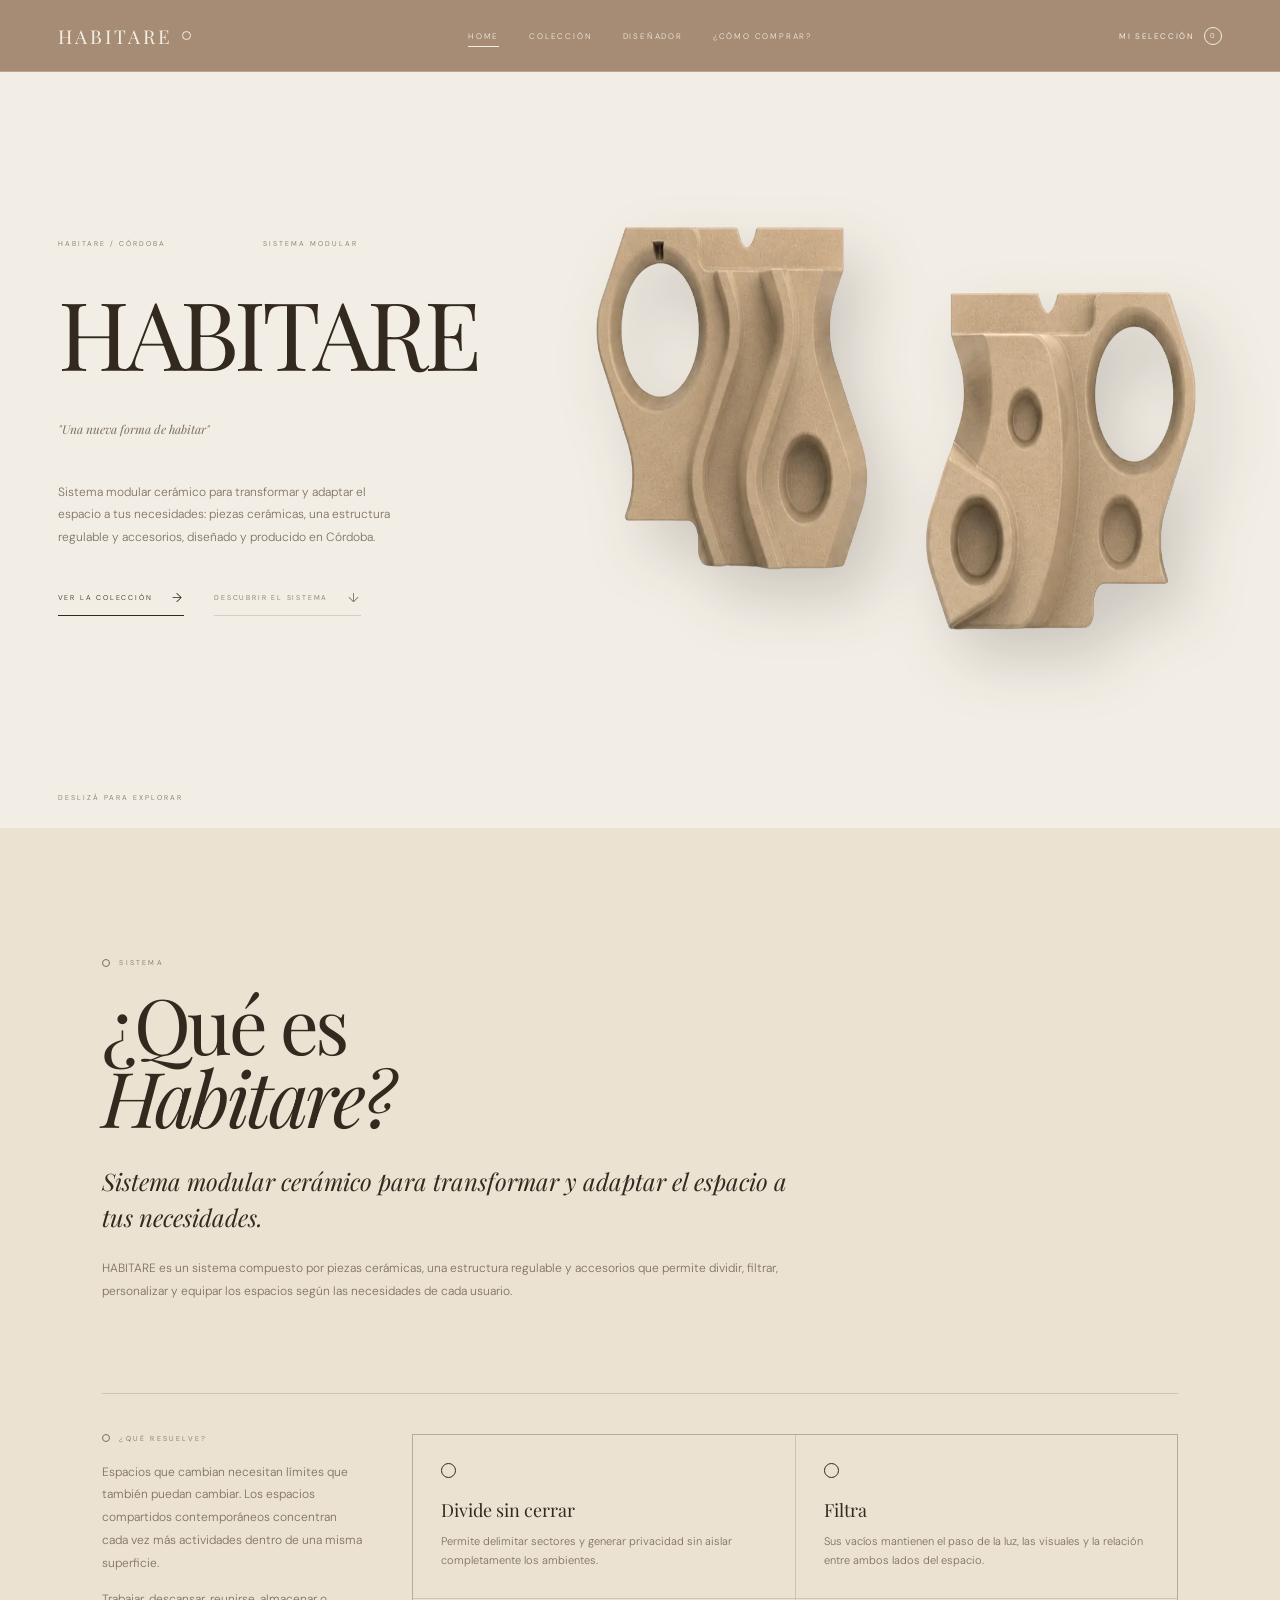
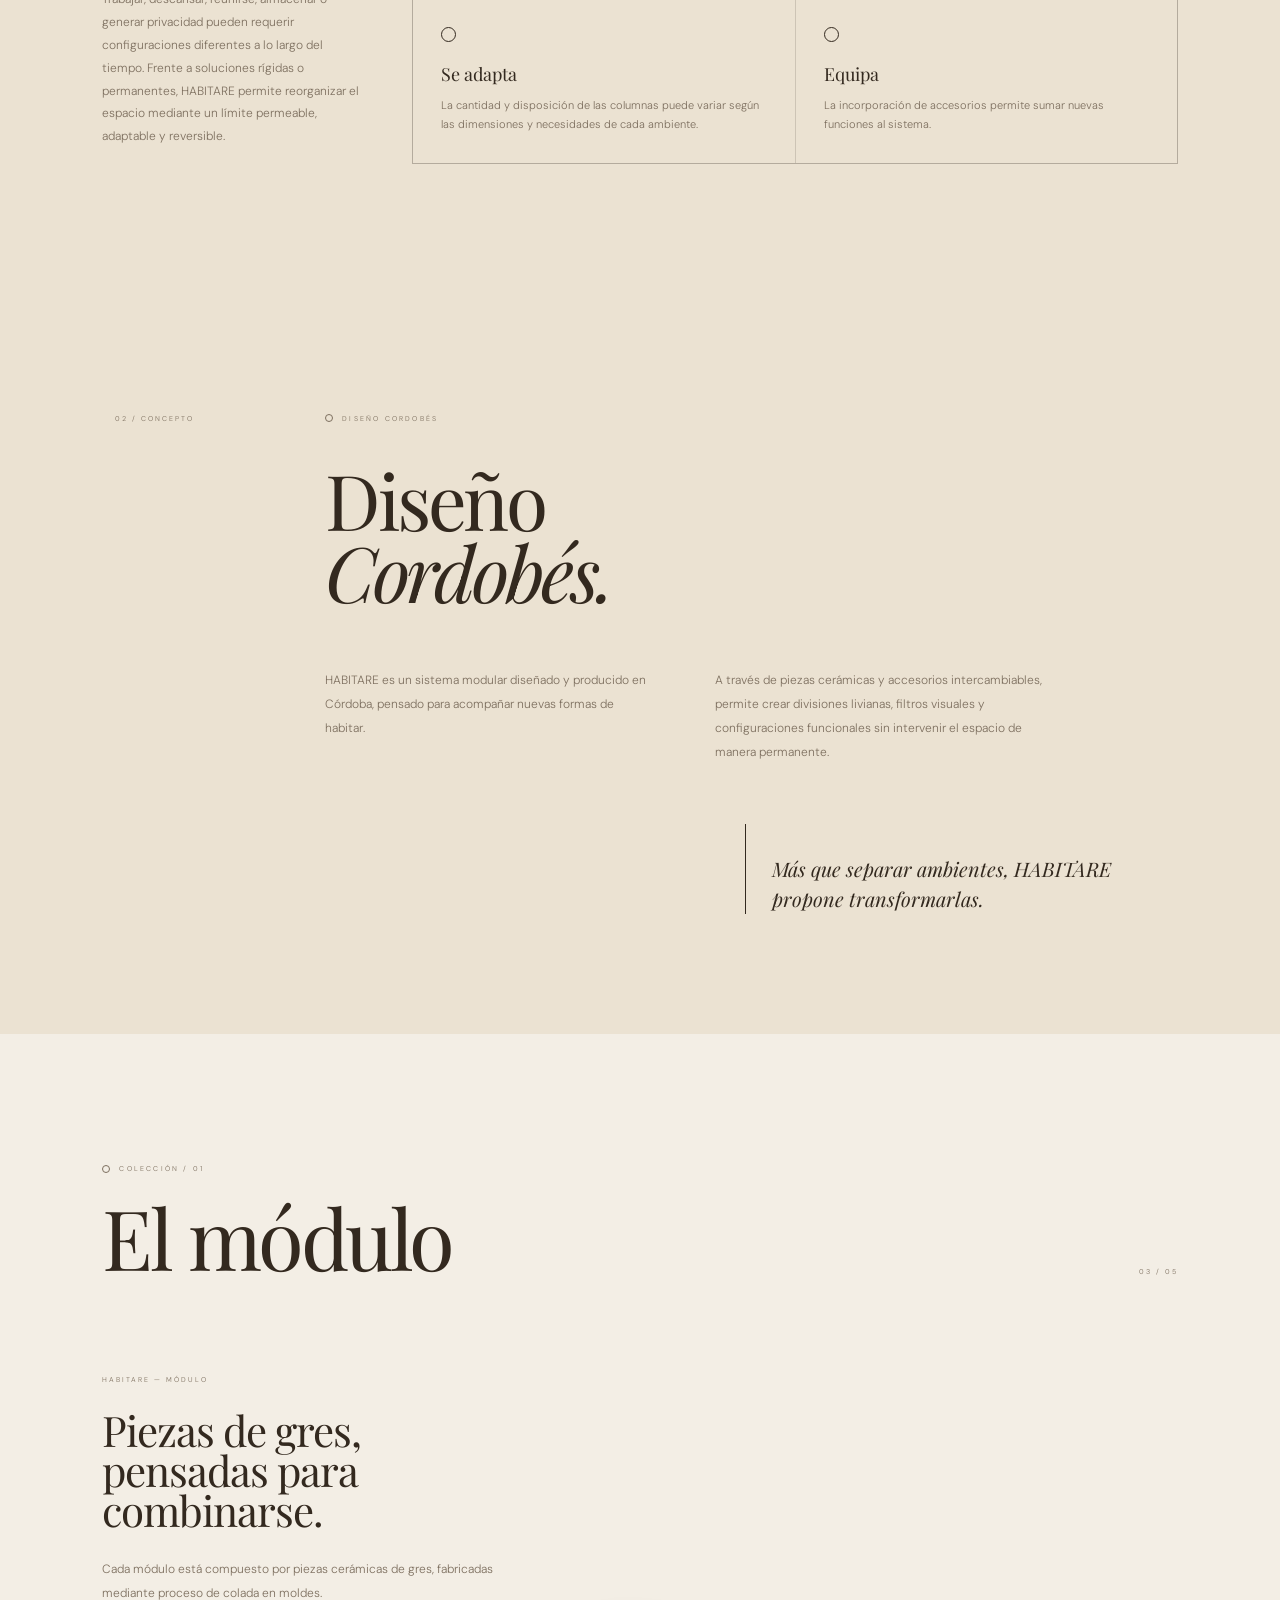
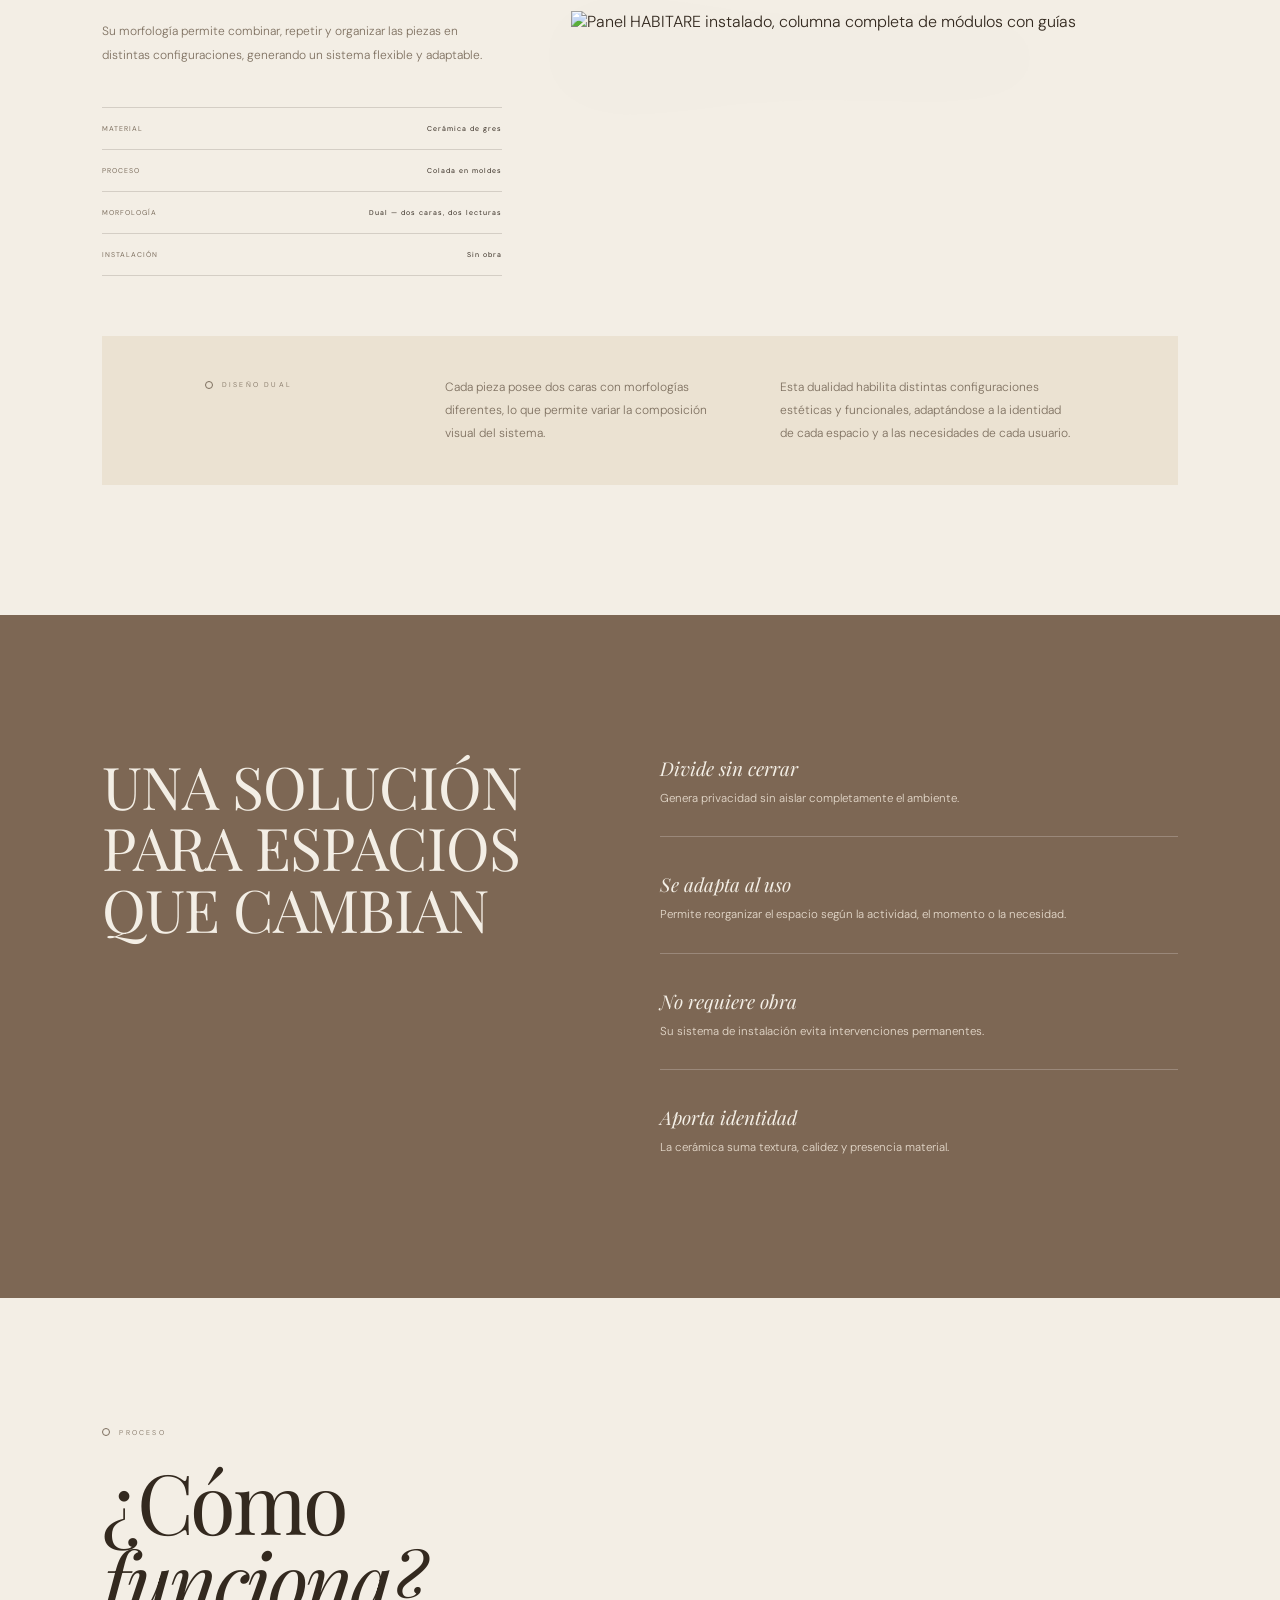
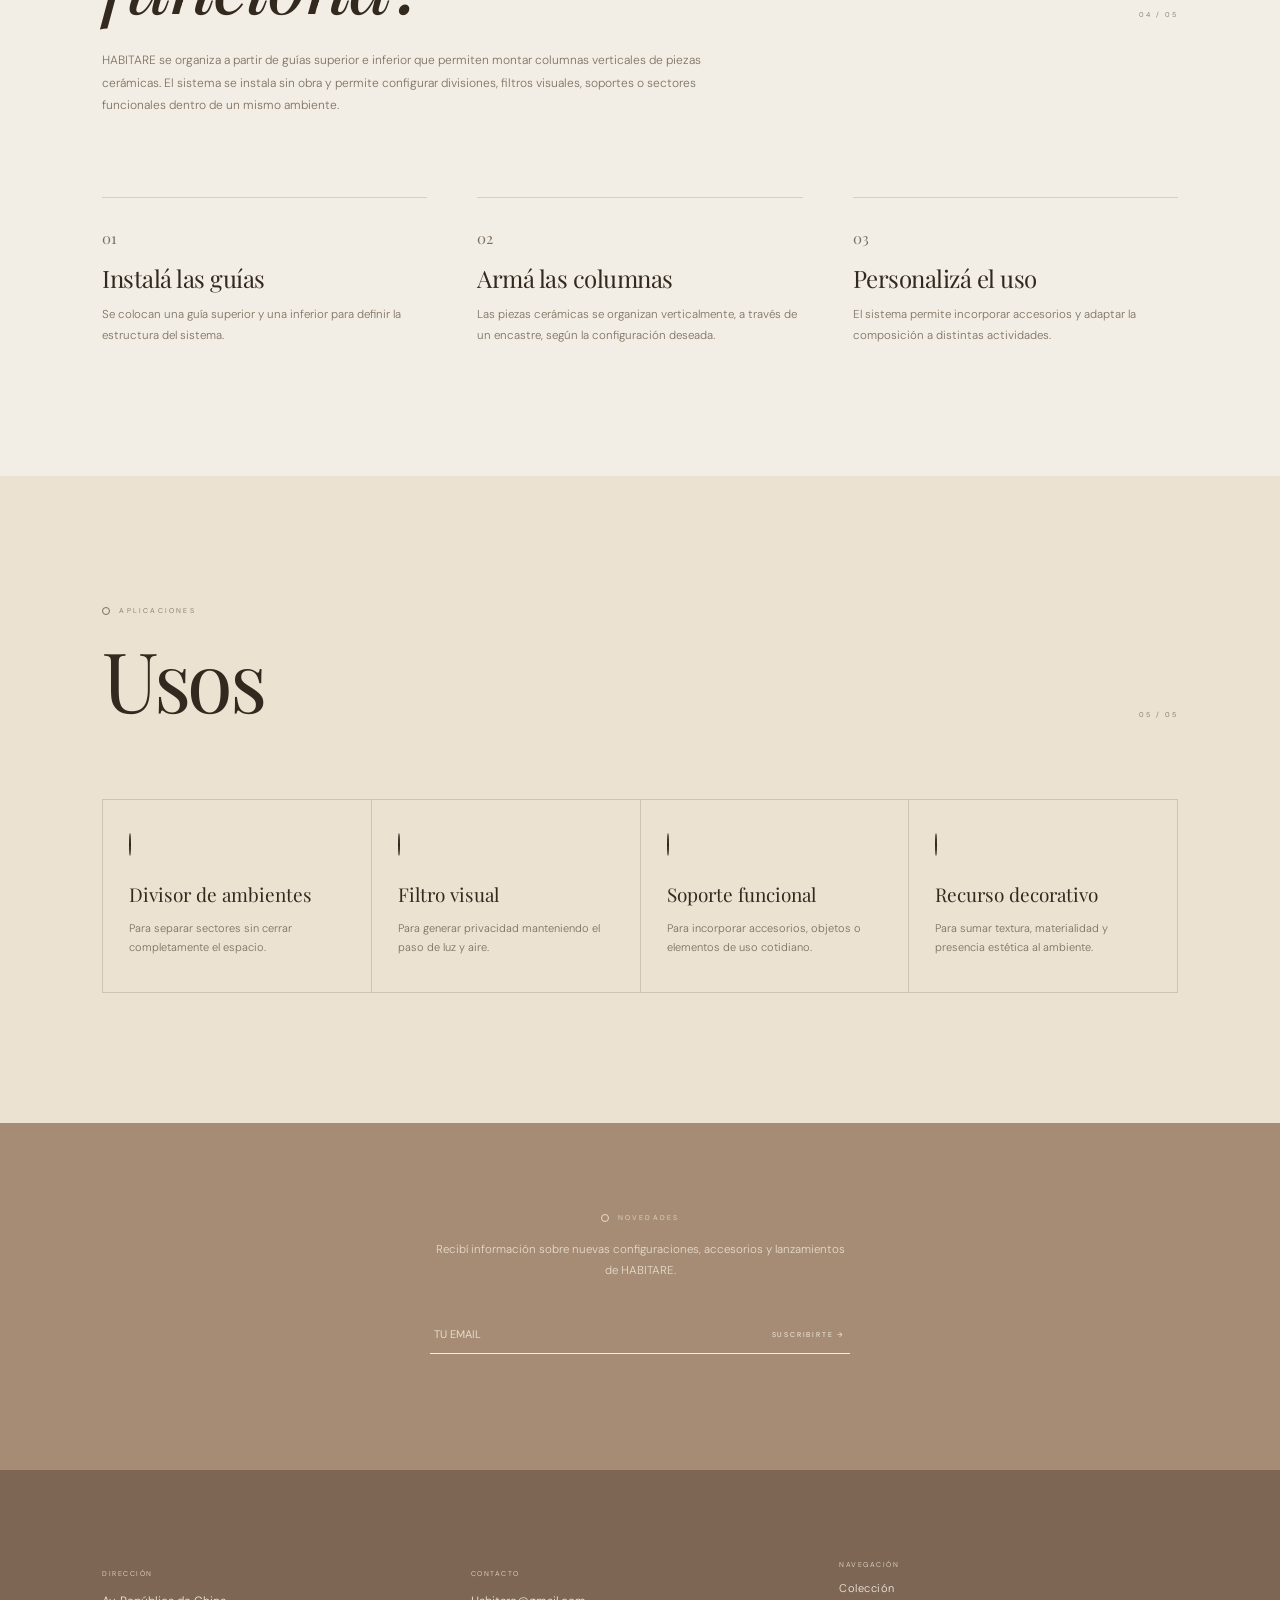
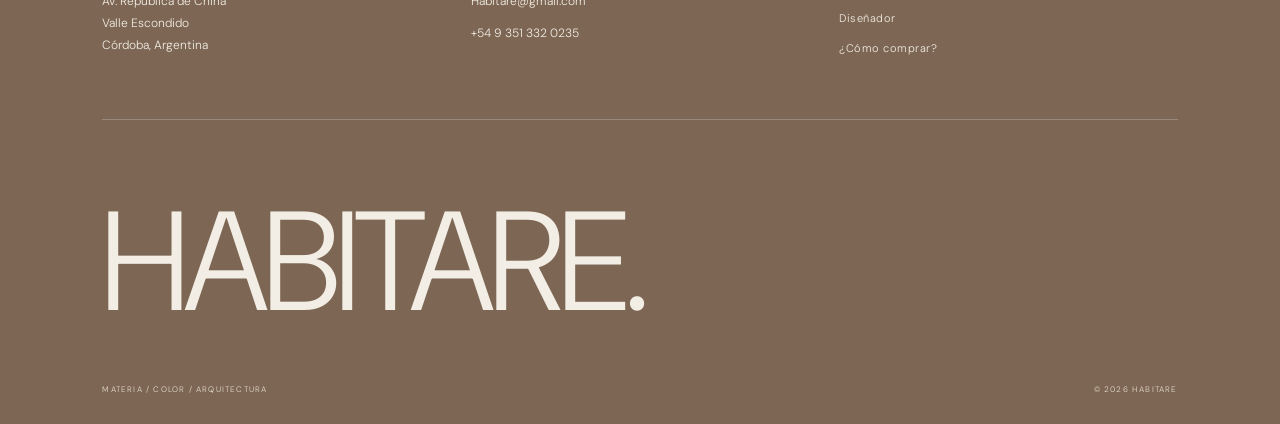
==== commit c6b282de: "Agregar accesos al sitio publicado" ====
--- a/index.html
+++ b/index.html
@@ -1,397 +1,12 @@
 <!DOCTYPE html>
 <html lang="es">
-
 <head>
     <meta charset="UTF-8">
-    <meta name="viewport" content="width=device-width, initial-scale=1.0">
-    <meta name="description" content="HABITARE es un sistema modular de piezas cerámicas diseñado y producido en Córdoba, para dividir y transformar espacios sin obra.">
-
-    <title>HABITARE — Sistema modular cerámico</title>
-
-    <link rel="preconnect" href="https://fonts.googleapis.com">
-    <link rel="preconnect" href="https://fonts.gstatic.com" crossorigin>
-    <link href="https://fonts.googleapis.com/css2?family=DM+Sans:wght@300;400;500&family=Playfair+Display:ital,wght@0,400;1,400&display=swap" rel="stylesheet">
-
-    <link rel="stylesheet" href="style.css">
+    <meta http-equiv="refresh" content="0; url=docs/index.html">
+    <title>HABITARE</title>
 </head>
-
 <body>
-
-<header class="header">
-
-    <a href="index.html" class="logo">
-        <span class="logo-word">HABITARE</span>
-        <span class="logo-ring"></span>
-    </a>
-
-    <nav>
-        <a href="index.html" aria-current="page">Home</a>
-        <a href="coleccion.html">Colección</a>
-        <a href="disenador.html">Diseñador</a>
-        <a href="como-comprar.html">¿Cómo comprar?</a>
-    </nav>
-
-    <div class="header-right">
-        <button class="open-selection">
-            Mi selección
-            <span class="selection-number">0</span>
-        </button>
-        <button class="menu-toggle" aria-label="Abrir menú"><span></span></button>
-    </div>
-
-</header>
-
-<nav class="mobile-nav">
-    <a href="index.html">Home</a>
-    <a href="coleccion.html">Colección</a>
-    <a href="disenador.html">Diseñador</a>
-    <a href="como-comprar.html">¿Cómo comprar?</a>
-</nav>
-
-<!-- SELECCIÓN -->
-<div class="selection-backdrop"></div>
-
-<aside class="selection-panel">
-    <div class="selection-top">
-        <div>
-            <small>HABITARE</small>
-            <h2>Mi selección</h2>
-        </div>
-        <button class="close-selection" aria-label="Cerrar">×</button>
-    </div>
-
-    <div class="selection-content"></div>
-
-    <div class="selection-empty">
-        <h3>Todavía no armaste tu selección</h3>
-        <p>Recorré la colección y sumá las piezas que más te gusten para pedir tu cotización.</p>
-    </div>
-
-    <div class="selection-bottom">
-        <div class="selection-count-line"></div>
-        <p>Con tu selección armada, coordinamos cantidades, configuración y tiempos de producción a medida.</p>
-        <a class="quote-btn whatsapp" target="_blank" rel="noopener">SOLICITAR POR WHATSAPP →</a>
-        <a class="quote-btn email">ENVIAR POR EMAIL →</a>
-    </div>
-</aside>
-
-
-<main>
-
-<!-- HERO -->
-<section class="hero" id="inicio">
-
-    <div class="hero-copy">
-
-        <div class="hero-meta">
-            <span>HABITARE / CÓRDOBA</span>
-            <span>SISTEMA MODULAR</span>
-        </div>
-
-        <h1>
-            Una nueva<br>
-            <i>forma de habitar.</i>
-        </h1>
-
-        <p>
-            Más que separar ambientes, HABITARE propone transformarlos:
-            un sistema modular de piezas cerámicas y accesorios intercambiables,
-            diseñado y producido en Córdoba.
-        </p>
-
-        <div class="hero-ctas">
-            <a href="coleccion.html" class="btn-line">
-                VER LA COLECCIÓN
-                <span>→</span>
-            </a>
-            <a href="#concepto" class="btn-line quiet">
-                DESCUBRIR EL SISTEMA
-                <span>↓</span>
-            </a>
-        </div>
-
-    </div>
-
-    <div class="hero-visual">
-        <div class="hero-glow hero-glow-1"></div>
-        <div class="hero-glow hero-glow-2"></div>
-        <div class="hero-object">
-            <img src="assets/images/pieza-dual-natural.webp" alt="Pieza cerámica HABITARE, dos morfologías del mismo módulo" width="1037" height="404">
-        </div>
-    </div>
-
-    <span class="hero-bottom">DESLIZÁ PARA EXPLORAR</span>
-
-</section>
-
-
-<!-- CONCEPTO -->
-<section class="manifesto" id="concepto">
-
-    <div class="side-label">02 / CONCEPTO</div>
-
-    <div class="manifesto-inner">
-
-        <span class="overline">DISEÑO CORDOBÉS</span>
-
-        <h2>
-            Diseño<br>
-            <i>Cordobés.</i>
-        </h2>
-
-        <div class="manifesto-text">
-            <p>
-                HABITARE es un sistema modular diseñado y producido en Córdoba,
-                pensado para acompañar nuevas formas de habitar.
-            </p>
-            <p>
-                A través de piezas cerámicas y accesorios intercambiables, permite
-                crear divisiones livianas, filtros visuales y configuraciones
-                funcionales sin intervenir el espacio de manera permanente.
-            </p>
-        </div>
-
-        <div class="pull-quote">
-            <p>Más que separar ambientes, HABITARE propone transformarlas.</p>
-        </div>
-
-    </div>
-
-</section>
-
-
-<!-- MÓDULO -->
-<section class="product" id="modulo">
-
-    <div class="section-heading">
-        <div>
-            <span class="overline">COLECCIÓN / 01</span>
-            <h2>El módulo</h2>
-        </div>
-        <span class="section-index">03 / 05</span>
-    </div>
-
-    <div class="product-grid">
-
-        <div class="product-details">
-
-            <span class="product-code">HABITARE — MÓDULO</span>
-
-            <h3>Piezas de gres, pensadas para combinarse.</h3>
-
-            <p>
-                Cada módulo está compuesto por piezas cerámicas de gres, fabricadas
-                mediante proceso de colada en moldes.
-            </p>
-            <p>
-                Su morfología permite combinar, repetir y organizar las piezas en
-                distintas configuraciones, generando un sistema flexible y adaptable.
-            </p>
-
-            <div class="specifications">
-                <div><span>MATERIAL</span><strong>Cerámica de gres</strong></div>
-                <div><span>PROCESO</span><strong>Colada en moldes</strong></div>
-                <div><span>MORFOLOGÍA</span><strong>Dual — dos caras, dos lecturas</strong></div>
-                <div><span>INSTALACIÓN</span><strong>Sin obra</strong></div>
-            </div>
-
-        </div>
-
-        <div class="product-display">
-            <img src="assets/images/pieza-dual-natural.webp" alt="Módulo HABITARE mostrando sus dos caras con morfologías distintas" loading="lazy">
-        </div>
-
-    </div>
-
-    <div class="dual-box">
-        <span class="overline">DISEÑO DUAL</span>
-        <div class="dual-box-text">
-            <p>
-                Cada pieza posee dos caras con morfologías diferentes, lo que
-                permite variar la composición visual del sistema.
-            </p>
-            <p>
-                Esta dualidad habilita distintas configuraciones estéticas y
-                funcionales, adaptándose a la identidad de cada espacio y a las
-                necesidades de cada usuario.
-            </p>
-        </div>
-    </div>
-
-</section>
-
-
-<!-- STATEMENT -->
-<section class="statement">
-
-    <h2>Una solución<br>para espacios<br>que cambian</h2>
-
-    <div class="statement-list">
-
-        <div class="statement-item">
-            <h4>Divide sin cerrar</h4>
-            <p>Genera privacidad sin aislar completamente el ambiente.</p>
-        </div>
-
-        <div class="statement-item">
-            <h4>Se adapta al uso</h4>
-            <p>Permite reorganizar el espacio según la actividad, el momento o la necesidad.</p>
-        </div>
-
-        <div class="statement-item">
-            <h4>No requiere obra</h4>
-            <p>Su sistema de instalación evita intervenciones permanentes.</p>
-        </div>
-
-        <div class="statement-item">
-            <h4>Aporta identidad</h4>
-            <p>La cerámica suma textura, calidez y presencia material.</p>
-        </div>
-
-    </div>
-
-</section>
-
-
-<!-- CÓMO FUNCIONA -->
-<section class="proceso" id="como-funciona">
-
-    <div class="section-heading">
-        <div>
-            <span class="overline">PROCESO</span>
-            <h2>¿Cómo<br><i>funciona?</i></h2>
-        </div>
-        <span class="section-index">04 / 05</span>
-    </div>
-
-    <p class="proceso-intro">
-        HABITARE se organiza a partir de guías superior e inferior que permiten
-        montar columnas verticales de piezas cerámicas. El sistema se instala sin
-        obra y permite configurar divisiones, filtros visuales, soportes o
-        sectores funcionales dentro de un mismo ambiente.
-    </p>
-
-    <div class="steps">
-
-        <div class="step">
-            <span class="step-number">01</span>
-            <h3>Instalá las guías</h3>
-            <p>Se colocan una guía superior y una inferior para definir la estructura del sistema.</p>
-        </div>
-
-        <div class="step">
-            <span class="step-number">02</span>
-            <h3>Armá las columnas</h3>
-            <p>Las piezas cerámicas se organizan verticalmente, a través de un encastre, según la configuración deseada.</p>
-        </div>
-
-        <div class="step">
-            <span class="step-number">03</span>
-            <h3>Personalizá el uso</h3>
-            <p>El sistema permite incorporar accesorios y adaptar la composición a distintas actividades.</p>
-        </div>
-
-    </div>
-
-</section>
-
-
-<!-- USOS -->
-<section class="usos" id="usos">
-
-    <div class="section-heading">
-        <div>
-            <span class="overline">APLICACIONES</span>
-            <h2>Usos</h2>
-        </div>
-        <span class="section-index">05 / 05</span>
-    </div>
-
-    <div class="usos-grid">
-
-        <div class="uso-card">
-            <span class="ring"></span>
-            <h4>Divisor de ambientes</h4>
-            <p>Para separar sectores sin cerrar completamente el espacio.</p>
-        </div>
-
-        <div class="uso-card">
-            <span class="ring"></span>
-            <h4>Filtro visual</h4>
-            <p>Para generar privacidad manteniendo el paso de luz y aire.</p>
-        </div>
-
-        <div class="uso-card">
-            <span class="ring"></span>
-            <h4>Soporte funcional</h4>
-            <p>Para incorporar accesorios, objetos o elementos de uso cotidiano.</p>
-        </div>
-
-        <div class="uso-card">
-            <span class="ring"></span>
-            <h4>Recurso decorativo</h4>
-            <p>Para sumar textura, materialidad y presencia estética al ambiente.</p>
-        </div>
-
-    </div>
-
-</section>
-
-
-<!-- NEWSLETTER -->
-<section class="newsletter">
-
-    <span class="overline on-taupe">NOVEDADES</span>
-
-    <p>Recibí información sobre nuevas configuraciones, accesorios y lanzamientos de HABITARE.</p>
-
-    <form class="newsletter-form">
-        <input type="email" placeholder="TU EMAIL" required>
-        <button type="submit">SUSCRIBIRTE →</button>
-    </form>
-
-    <span class="newsletter-note"></span>
-
-</section>
-
-</main>
-
-
-<!-- FOOTER -->
-<footer class="site-footer">
-
-    <div class="footer-top">
-
-        <div class="footer-col">
-            <span>DIRECCIÓN</span>
-            <p>Av. República de China<br>Valle Escondido<br>Córdoba, Argentina</p>
-        </div>
-
-        <div class="footer-col">
-            <span>CONTACTO</span>
-            <a href="mailto:Habitare@gmail.com">Habitare@gmail.com</a>
-            <a href="https://wa.me/5493513320235" target="_blank" rel="noopener">+54 9 351 332 0235</a>
-        </div>
-
-        <div class="footer-col footer-nav">
-            <span>NAVEGACIÓN</span>
-            <a href="coleccion.html">Colección</a>
-            <a href="disenador.html">Diseñador</a>
-            <a href="como-comprar.html">¿Cómo comprar?</a>
-        </div>
-
-    </div>
-
-    <div class="footer-word">HABITARE.</div>
-
-    <div class="footer-bottom">
-        <span>MATERIA / COLOR / ARQUITECTURA</span>
-        <span>© 2026 HABITARE</span>
-    </div>
-
-</footer>
-
-<script src="script.js"></script>
-
+    <p><a href="docs/index.html">Entrar al sitio</a></p>
+    <script>window.location.replace('docs/index.html');</script>
 </body>
 </html>
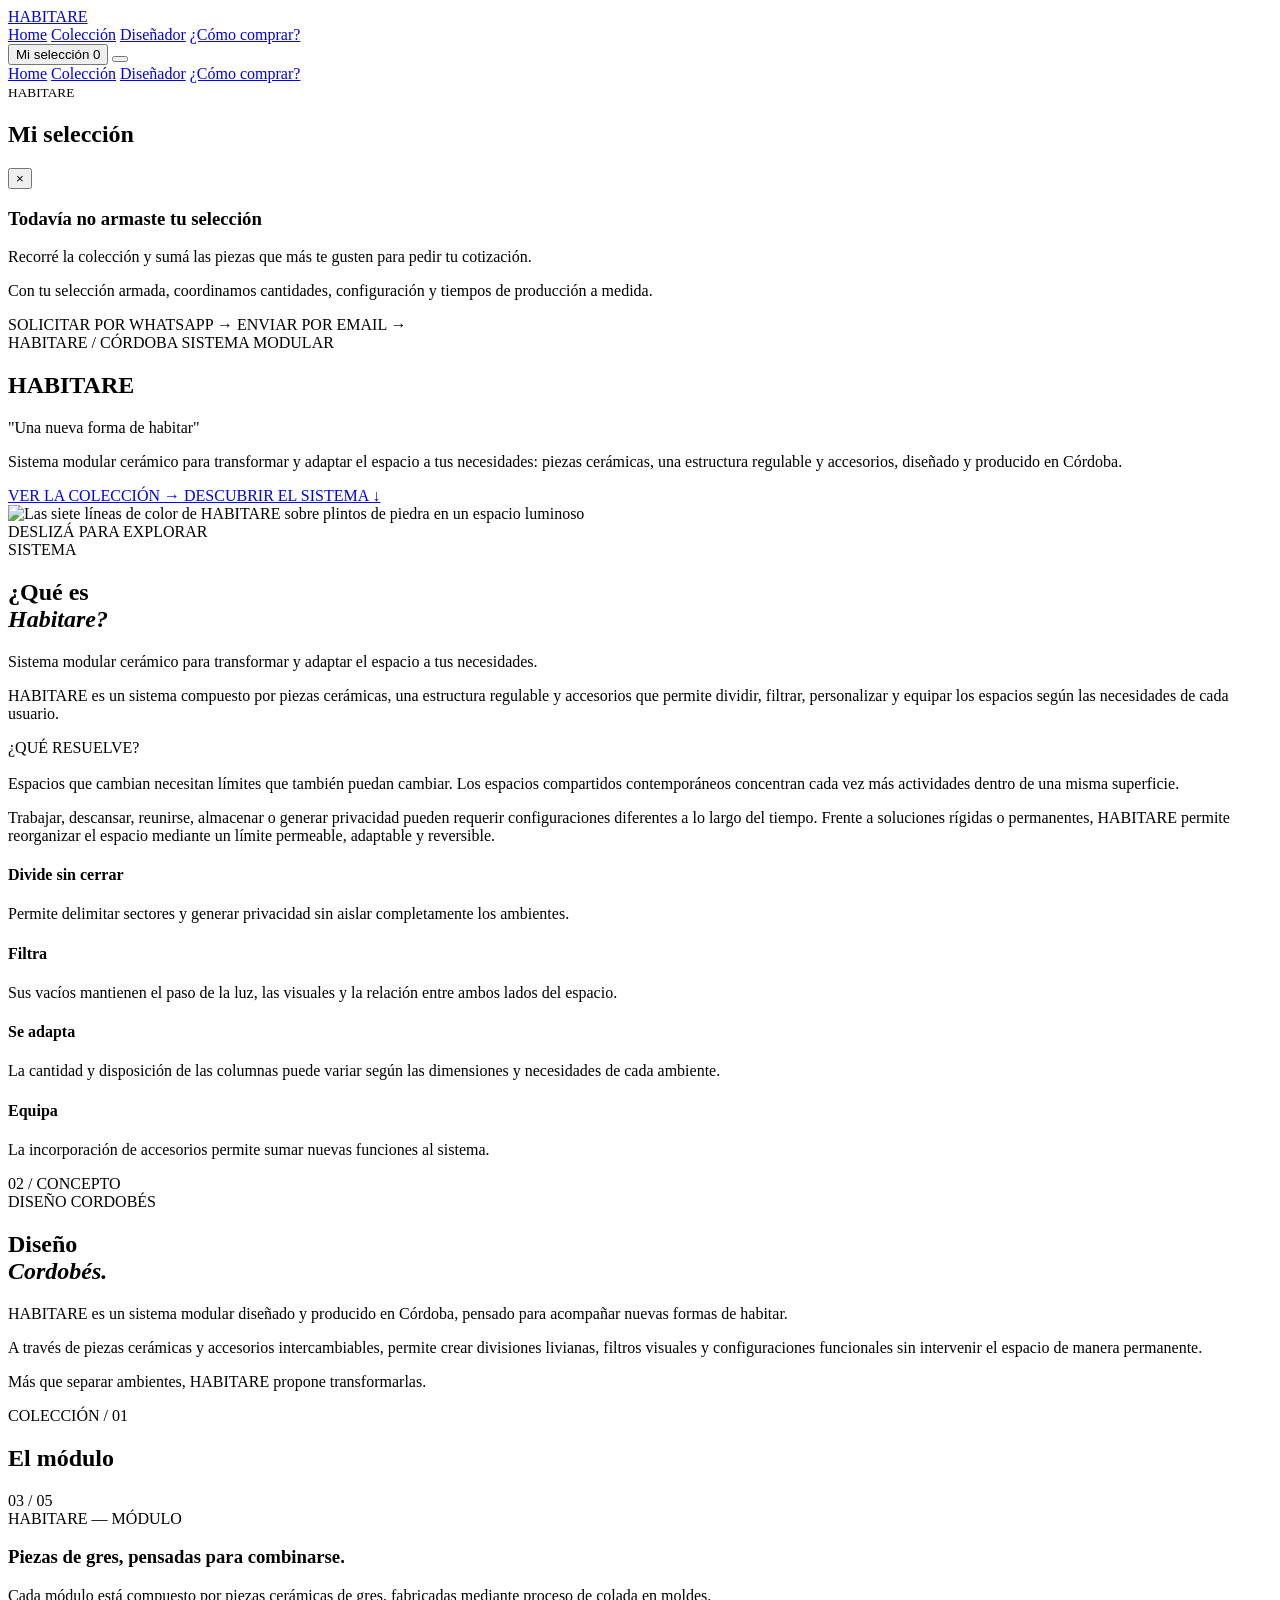
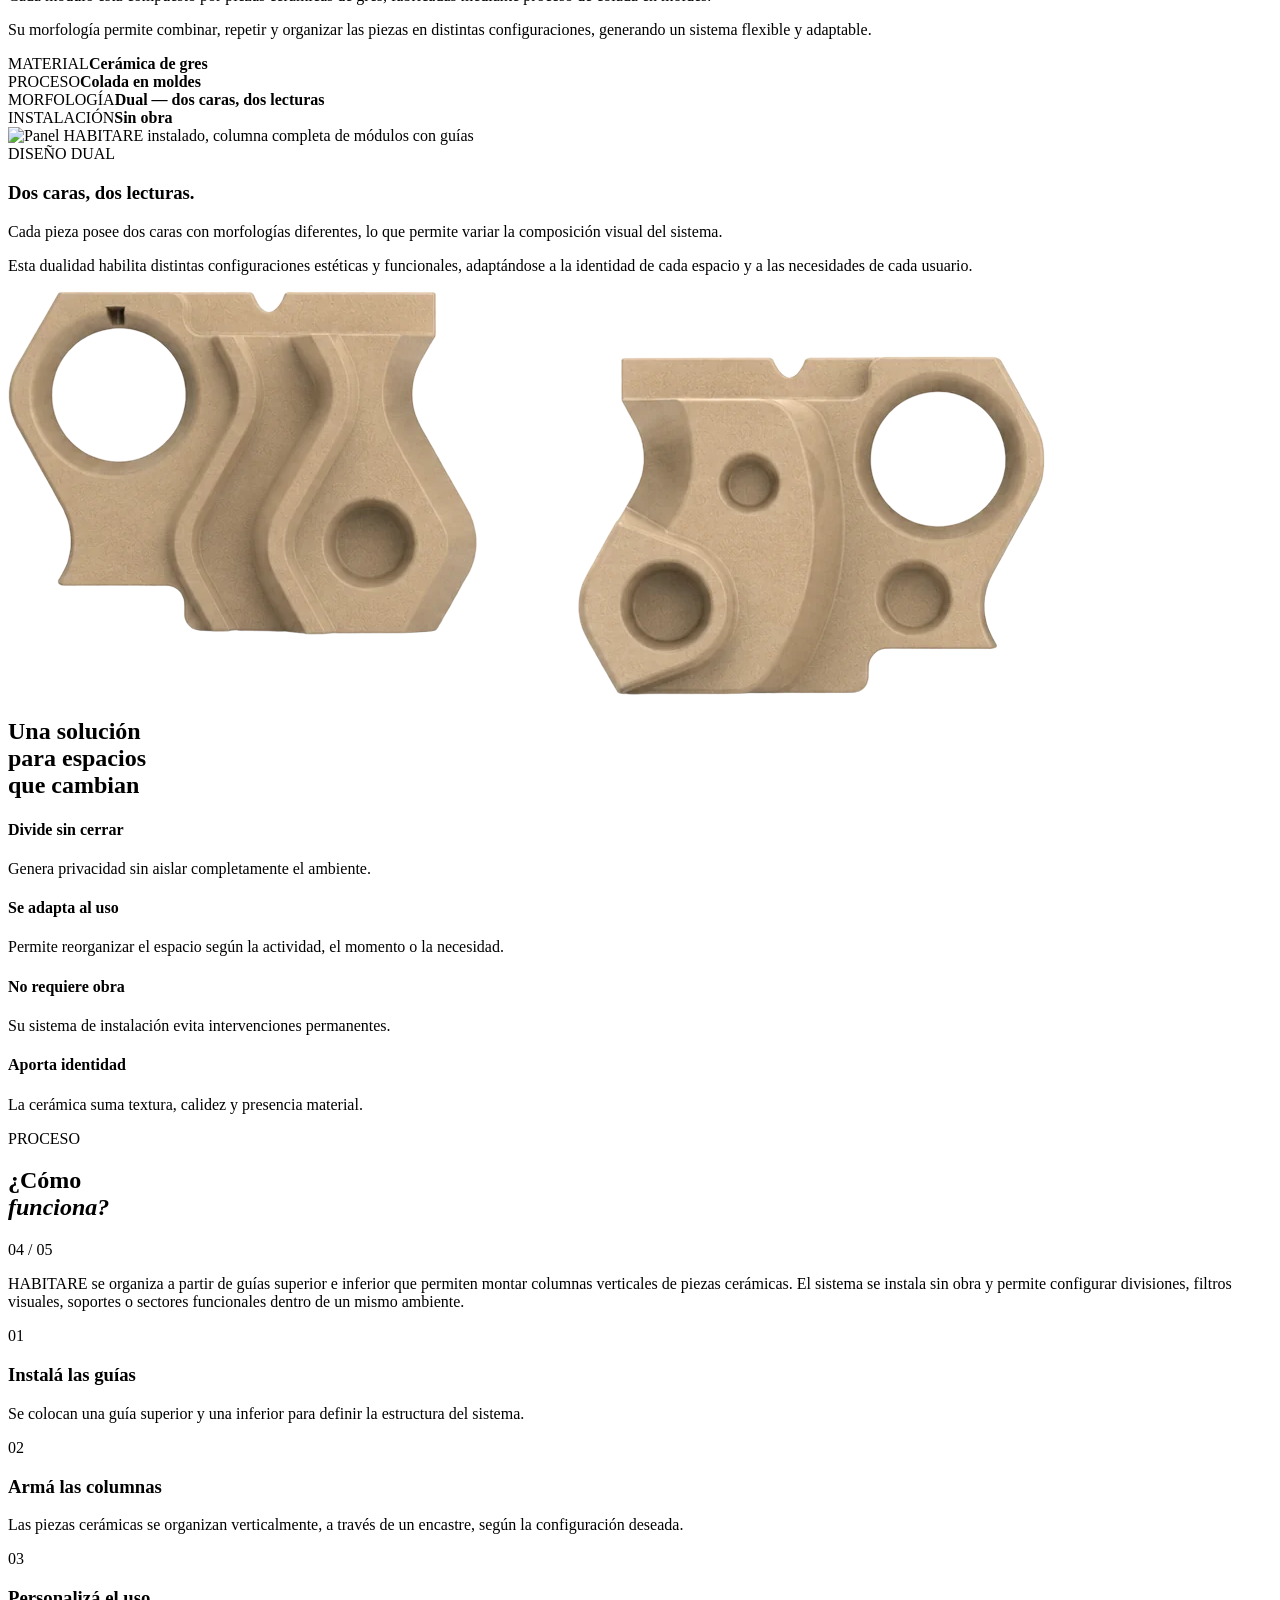
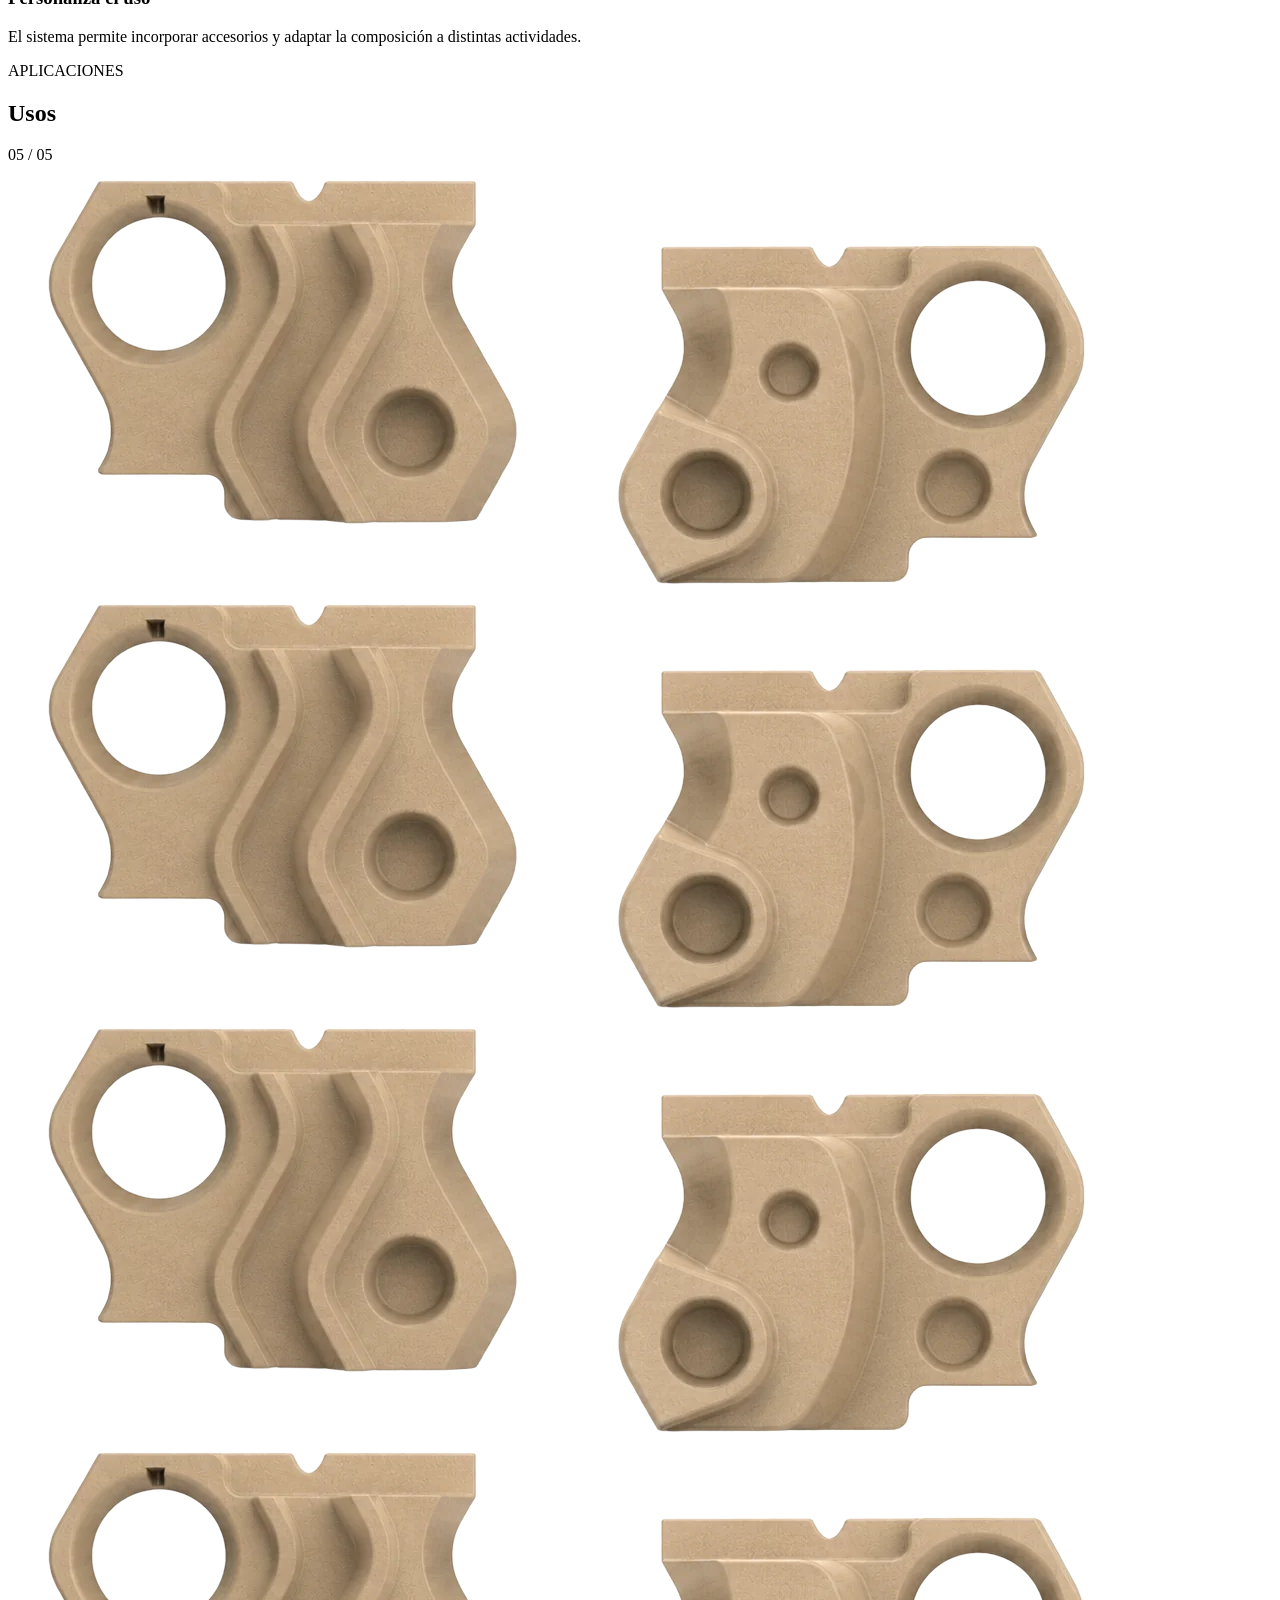
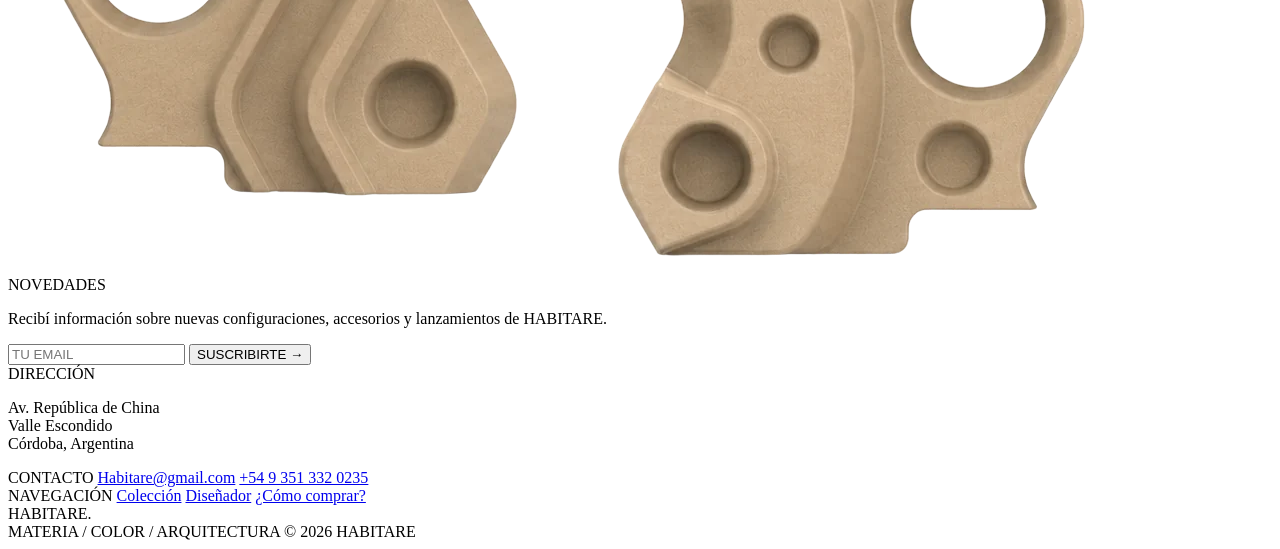
==== commit 8572f746: "Update index.html" ====
--- a/index.html
+++ b/index.html
@@ -1,12 +1,450 @@
 <!DOCTYPE html>
 <html lang="es">
+
 <head>
     <meta charset="UTF-8">
-    <meta http-equiv="refresh" content="0; url=docs/index.html">
-    <title>HABITARE</title>
+    <meta name="viewport" content="width=device-width, initial-scale=1.0">
+    <meta name="description" content="HABITARE es un sistema modular de piezas cerámicas diseñado y producido en Córdoba, para dividir y transformar espacios sin obra.">
+
+    <title>HABITARE — Sistema modular cerámico</title>
+
+    <link rel="preconnect" href="https://fonts.googleapis.com">
+    <link rel="preconnect" href="https://fonts.gstatic.com" crossorigin>
+    <link href="https://fonts.googleapis.com/css2?family=DM+Sans:wght@300;400;500&family=Playfair+Display:ital,wght@0,400;1,400&display=swap" rel="stylesheet">
+
+    <link rel="stylesheet" href="style.css">
 </head>
+
 <body>
-    <p><a href="docs/index.html">Entrar al sitio</a></p>
-    <script>window.location.replace('docs/index.html');</script>
+
+<header class="header">
+
+    <a href="index.html" class="logo">
+        <span class="logo-word">HABITARE</span>
+        <span class="logo-ring"></span>
+    </a>
+
+    <nav>
+        <a href="index.html" aria-current="page">Home</a>
+        <a href="coleccion.html">Colección</a>
+        <a href="disenador.html">Diseñador</a>
+        <a href="como-comprar.html">¿Cómo comprar?</a>
+    </nav>
+
+    <div class="header-right">
+        <button class="open-selection">
+            Mi selección
+            <span class="selection-number">0</span>
+        </button>
+        <button class="menu-toggle" aria-label="Abrir menú"><span></span></button>
+    </div>
+
+</header>
+
+<nav class="mobile-nav">
+    <a href="index.html">Home</a>
+    <a href="coleccion.html">Colección</a>
+    <a href="disenador.html">Diseñador</a>
+    <a href="como-comprar.html">¿Cómo comprar?</a>
+</nav>
+
+<!-- SELECCIÓN -->
+<div class="selection-backdrop"></div>
+
+<aside class="selection-panel">
+    <div class="selection-top">
+        <div>
+            <small>HABITARE</small>
+            <h2>Mi selección</h2>
+        </div>
+        <button class="close-selection" aria-label="Cerrar">×</button>
+    </div>
+
+    <div class="selection-content"></div>
+
+    <div class="selection-empty">
+        <h3>Todavía no armaste tu selección</h3>
+        <p>Recorré la colección y sumá las piezas que más te gusten para pedir tu cotización.</p>
+    </div>
+
+    <div class="selection-bottom">
+        <div class="selection-count-line"></div>
+        <p>Con tu selección armada, coordinamos cantidades, configuración y tiempos de producción a medida.</p>
+        <a class="quote-btn whatsapp" target="_blank" rel="noopener">SOLICITAR POR WHATSAPP →</a>
+        <a class="quote-btn email">ENVIAR POR EMAIL →</a>
+    </div>
+</aside>
+
+
+<main>
+
+<!-- HERO -->
+<section class="hero" id="inicio">
+
+    <div class="hero-copy">
+
+        <div class="hero-meta">
+            <span>HABITARE / CÓRDOBA</span>
+            <span>SISTEMA MODULAR</span>
+        </div>
+
+        <h1 class="hero-word">HABITARE</h1>
+        <p class="hero-tagline">"Una nueva forma de habitar"</p>
+
+        <p>
+            Sistema modular cerámico para transformar y adaptar el espacio
+            a tus necesidades: piezas cerámicas, una estructura regulable
+            y accesorios, diseñado y producido en Córdoba.
+        </p>
+
+        <div class="hero-ctas">
+            <a href="coleccion.html" class="btn-line">
+                VER LA COLECCIÓN
+                <span>→</span>
+            </a>
+            <a href="#concepto" class="btn-line quiet">
+                DESCUBRIR EL SISTEMA
+                <span>↓</span>
+            </a>
+        </div>
+
+    </div>
+
+    <div class="hero-photo">
+        <img src="assets/images/portada-lineas.webp" alt="Las siete líneas de color de HABITARE sobre plintos de piedra en un espacio luminoso" width="1342" height="752" fetchpriority="high">
+    </div>
+
+    <span class="hero-bottom">DESLIZÁ PARA EXPLORAR</span>
+
+</section>
+
+
+<!-- QUÉ ES HABITARE -->
+<section class="intro" id="que-es">
+
+    <span class="overline">SISTEMA</span>
+    <h2>¿Qué es<br><i>Habitare?</i></h2>
+
+    <div class="intro-lead">
+        <p>Sistema modular cerámico para transformar y adaptar el espacio a tus necesidades.</p>
+        <p>
+            HABITARE es un sistema compuesto por piezas cerámicas, una estructura
+            regulable y accesorios que permite dividir, filtrar, personalizar y
+            equipar los espacios según las necesidades de cada usuario.
+        </p>
+    </div>
+
+    <div class="resuelve">
+
+        <div class="resuelve-copy">
+            <span class="overline">¿QUÉ RESUELVE?</span>
+            <p style="margin-top:18px;">
+                Espacios que cambian necesitan límites que también puedan cambiar.
+                Los espacios compartidos contemporáneos concentran cada vez más
+                actividades dentro de una misma superficie.
+            </p>
+            <p>
+                Trabajar, descansar, reunirse, almacenar o generar privacidad
+                pueden requerir configuraciones diferentes a lo largo del tiempo.
+                Frente a soluciones rígidas o permanentes, HABITARE permite
+                reorganizar el espacio mediante un límite permeable, adaptable
+                y reversible.
+            </p>
+        </div>
+
+        <div class="resuelve-grid">
+
+            <div class="resuelve-item">
+                <span class="ring"></span>
+                <h4>Divide sin cerrar</h4>
+                <p>Permite delimitar sectores y generar privacidad sin aislar completamente los ambientes.</p>
+            </div>
+
+            <div class="resuelve-item">
+                <span class="ring"></span>
+                <h4>Filtra</h4>
+                <p>Sus vacíos mantienen el paso de la luz, las visuales y la relación entre ambos lados del espacio.</p>
+            </div>
+
+            <div class="resuelve-item">
+                <span class="ring"></span>
+                <h4>Se adapta</h4>
+                <p>La cantidad y disposición de las columnas puede variar según las dimensiones y necesidades de cada ambiente.</p>
+            </div>
+
+            <div class="resuelve-item">
+                <span class="ring"></span>
+                <h4>Equipa</h4>
+                <p>La incorporación de accesorios permite sumar nuevas funciones al sistema.</p>
+            </div>
+
+        </div>
+
+    </div>
+
+</section>
+
+
+<!-- CONCEPTO -->
+<section class="manifesto" id="concepto">
+
+    <div class="side-label">02 / CONCEPTO</div>
+
+    <div class="manifesto-inner">
+
+        <span class="overline">DISEÑO CORDOBÉS</span>
+
+        <h2>
+            Diseño<br>
+            <i>Cordobés.</i>
+        </h2>
+
+        <div class="manifesto-text">
+            <p>
+                HABITARE es un sistema modular diseñado y producido en Córdoba,
+                pensado para acompañar nuevas formas de habitar.
+            </p>
+            <p>
+                A través de piezas cerámicas y accesorios intercambiables, permite
+                crear divisiones livianas, filtros visuales y configuraciones
+                funcionales sin intervenir el espacio de manera permanente.
+            </p>
+        </div>
+
+        <div class="pull-quote">
+            <p>Más que separar ambientes, HABITARE propone transformarlas.</p>
+        </div>
+
+    </div>
+
+</section>
+
+
+<!-- MÓDULO -->
+<section class="product" id="modulo">
+
+    <div class="section-heading">
+        <div>
+            <span class="overline">COLECCIÓN / 01</span>
+            <h2>El módulo</h2>
+        </div>
+        <span class="section-index">03 / 05</span>
+    </div>
+
+    <div class="product-grid">
+
+        <div class="product-details">
+
+            <span class="product-code">HABITARE — MÓDULO</span>
+
+            <h3>Piezas de gres, pensadas para combinarse.</h3>
+
+            <p>
+                Cada módulo está compuesto por piezas cerámicas de gres, fabricadas
+                mediante proceso de colada en moldes.
+            </p>
+            <p>
+                Su morfología permite combinar, repetir y organizar las piezas en
+                distintas configuraciones, generando un sistema flexible y adaptable.
+            </p>
+
+            <div class="specifications">
+                <div><span>MATERIAL</span><strong>Cerámica de gres</strong></div>
+                <div><span>PROCESO</span><strong>Colada en moldes</strong></div>
+                <div><span>MORFOLOGÍA</span><strong>Dual — dos caras, dos lecturas</strong></div>
+                <div><span>INSTALACIÓN</span><strong>Sin obra</strong></div>
+            </div>
+
+        </div>
+
+        <div class="product-display">
+            <img src="assets/images/panel-instalado.webp" alt="Panel HABITARE instalado, columna completa de módulos con guías" loading="lazy">
+        </div>
+
+    </div>
+
+    <div class="dual-box">
+        <div class="dual-box-heading">
+            <span class="overline">DISEÑO DUAL</span>
+            <h3>Dos caras, dos lecturas.</h3>
+        </div>
+        <div class="dual-box-text">
+            <p>
+                Cada pieza posee dos caras con morfologías diferentes, lo que
+                permite variar la composición visual del sistema.
+            </p>
+            <p>
+                Esta dualidad habilita distintas configuraciones estéticas y
+                funcionales, adaptándose a la identidad de cada espacio y a las
+                necesidades de cada usuario.
+            </p>
+        </div>
+        <div class="dual-box-visual">
+            <img src="assets/images/pieza-dual-natural.webp" alt="Las dos caras de una pieza HABITARE: cara ondulada y cara con agujeros" width="1037" height="404" loading="lazy">
+        </div>
+    </div>
+
+</section>
+
+
+<!-- STATEMENT -->
+<section class="statement">
+
+    <h2>Una solución<br>para espacios<br>que cambian</h2>
+
+    <div class="statement-list">
+
+        <div class="statement-item">
+            <h4>Divide sin cerrar</h4>
+            <p>Genera privacidad sin aislar completamente el ambiente.</p>
+        </div>
+
+        <div class="statement-item">
+            <h4>Se adapta al uso</h4>
+            <p>Permite reorganizar el espacio según la actividad, el momento o la necesidad.</p>
+        </div>
+
+        <div class="statement-item">
+            <h4>No requiere obra</h4>
+            <p>Su sistema de instalación evita intervenciones permanentes.</p>
+        </div>
+
+        <div class="statement-item">
+            <h4>Aporta identidad</h4>
+            <p>La cerámica suma textura, calidez y presencia material.</p>
+        </div>
+
+    </div>
+
+</section>
+
+
+<!-- CÓMO FUNCIONA -->
+<section class="proceso" id="como-funciona">
+
+    <div class="section-heading">
+        <div>
+            <span class="overline">PROCESO</span>
+            <h2>¿Cómo<br><i>funciona?</i></h2>
+        </div>
+        <span class="section-index">04 / 05</span>
+    </div>
+
+    <p class="proceso-intro">
+        HABITARE se organiza a partir de guías superior e inferior que permiten
+        montar columnas verticales de piezas cerámicas. El sistema se instala sin
+        obra y permite configurar divisiones, filtros visuales, soportes o
+        sectores funcionales dentro de un mismo ambiente.
+    </p>
+
+    <div class="steps">
+
+        <div class="step">
+            <span class="step-number">01</span>
+            <h3>Instalá las guías</h3>
+            <p>Se colocan una guía superior y una inferior para definir la estructura del sistema.</p>
+        </div>
+
+        <div class="step">
+            <span class="step-number">02</span>
+            <h3>Armá las columnas</h3>
+            <p>Las piezas cerámicas se organizan verticalmente, a través de un encastre, según la configuración deseada.</p>
+        </div>
+
+        <div class="step">
+            <span class="step-number">03</span>
+            <h3>Personalizá el uso</h3>
+            <p>El sistema permite incorporar accesorios y adaptar la composición a distintas actividades.</p>
+        </div>
+
+    </div>
+
+</section>
+
+
+<!-- USOS -->
+<section class="usos" id="usos">
+
+    <div class="section-heading">
+        <div>
+            <span class="overline">APLICACIONES</span>
+            <h2>Usos</h2>
+        </div>
+        <span class="section-index">05 / 05</span>
+    </div>
+
+    <div class="usos-gallery" aria-label="Aplicaciones del sistema Habitare C">
+        <figure class="uso-photo uso-photo-large">
+            <img src="assets/images/pieza-dual-natural.webp" alt="Sistema Habitare C cerrando un ambiente completo" loading="lazy">
+        </figure>
+        <figure class="uso-photo">
+            <img src="assets/images/pieza-dual-natural.webp" alt="Columna Habitare C funcionando como partición de ambiente" loading="lazy">
+        </figure>
+        <figure class="uso-photo">
+            <img src="assets/images/pieza-dual-natural.webp" alt="Columna Habitare C como estante flotante" loading="lazy">
+        </figure>
+        <figure class="uso-photo uso-photo-wide">
+            <img src="assets/images/pieza-dual-natural.webp" alt="Sistema Habitare C como recurso decorativo y funcional" loading="lazy">
+        </figure>
+    </div>
+
+</section>
+
+
+<!-- NEWSLETTER -->
+<section class="newsletter">
+
+    <span class="overline on-taupe">NOVEDADES</span>
+
+    <p>Recibí información sobre nuevas configuraciones, accesorios y lanzamientos de HABITARE.</p>
+
+    <form class="newsletter-form">
+        <input type="email" placeholder="TU EMAIL" required>
+        <button type="submit">SUSCRIBIRTE →</button>
+    </form>
+
+    <span class="newsletter-note"></span>
+
+</section>
+
+</main>
+
+
+<!-- FOOTER -->
+<footer class="site-footer">
+
+    <div class="footer-top">
+
+        <div class="footer-col">
+            <span>DIRECCIÓN</span>
+            <p>Av. República de China<br>Valle Escondido<br>Córdoba, Argentina</p>
+        </div>
+
+        <div class="footer-col">
+            <span>CONTACTO</span>
+            <a href="mailto:Habitare@gmail.com">Habitare@gmail.com</a>
+            <a href="https://wa.me/5493513320235" target="_blank" rel="noopener">+54 9 351 332 0235</a>
+        </div>
+
+        <div class="footer-col footer-nav">
+            <span>NAVEGACIÓN</span>
+            <a href="coleccion.html">Colección</a>
+            <a href="disenador.html">Diseñador</a>
+            <a href="como-comprar.html">¿Cómo comprar?</a>
+        </div>
+
+    </div>
+
+    <div class="footer-word">HABITARE.</div>
+
+    <div class="footer-bottom">
+        <span>MATERIA / COLOR / ARQUITECTURA</span>
+        <span>© 2026 HABITARE</span>
+    </div>
+
+</footer>
+
+<script src="script.js"></script>
+
 </body>
 </html>
